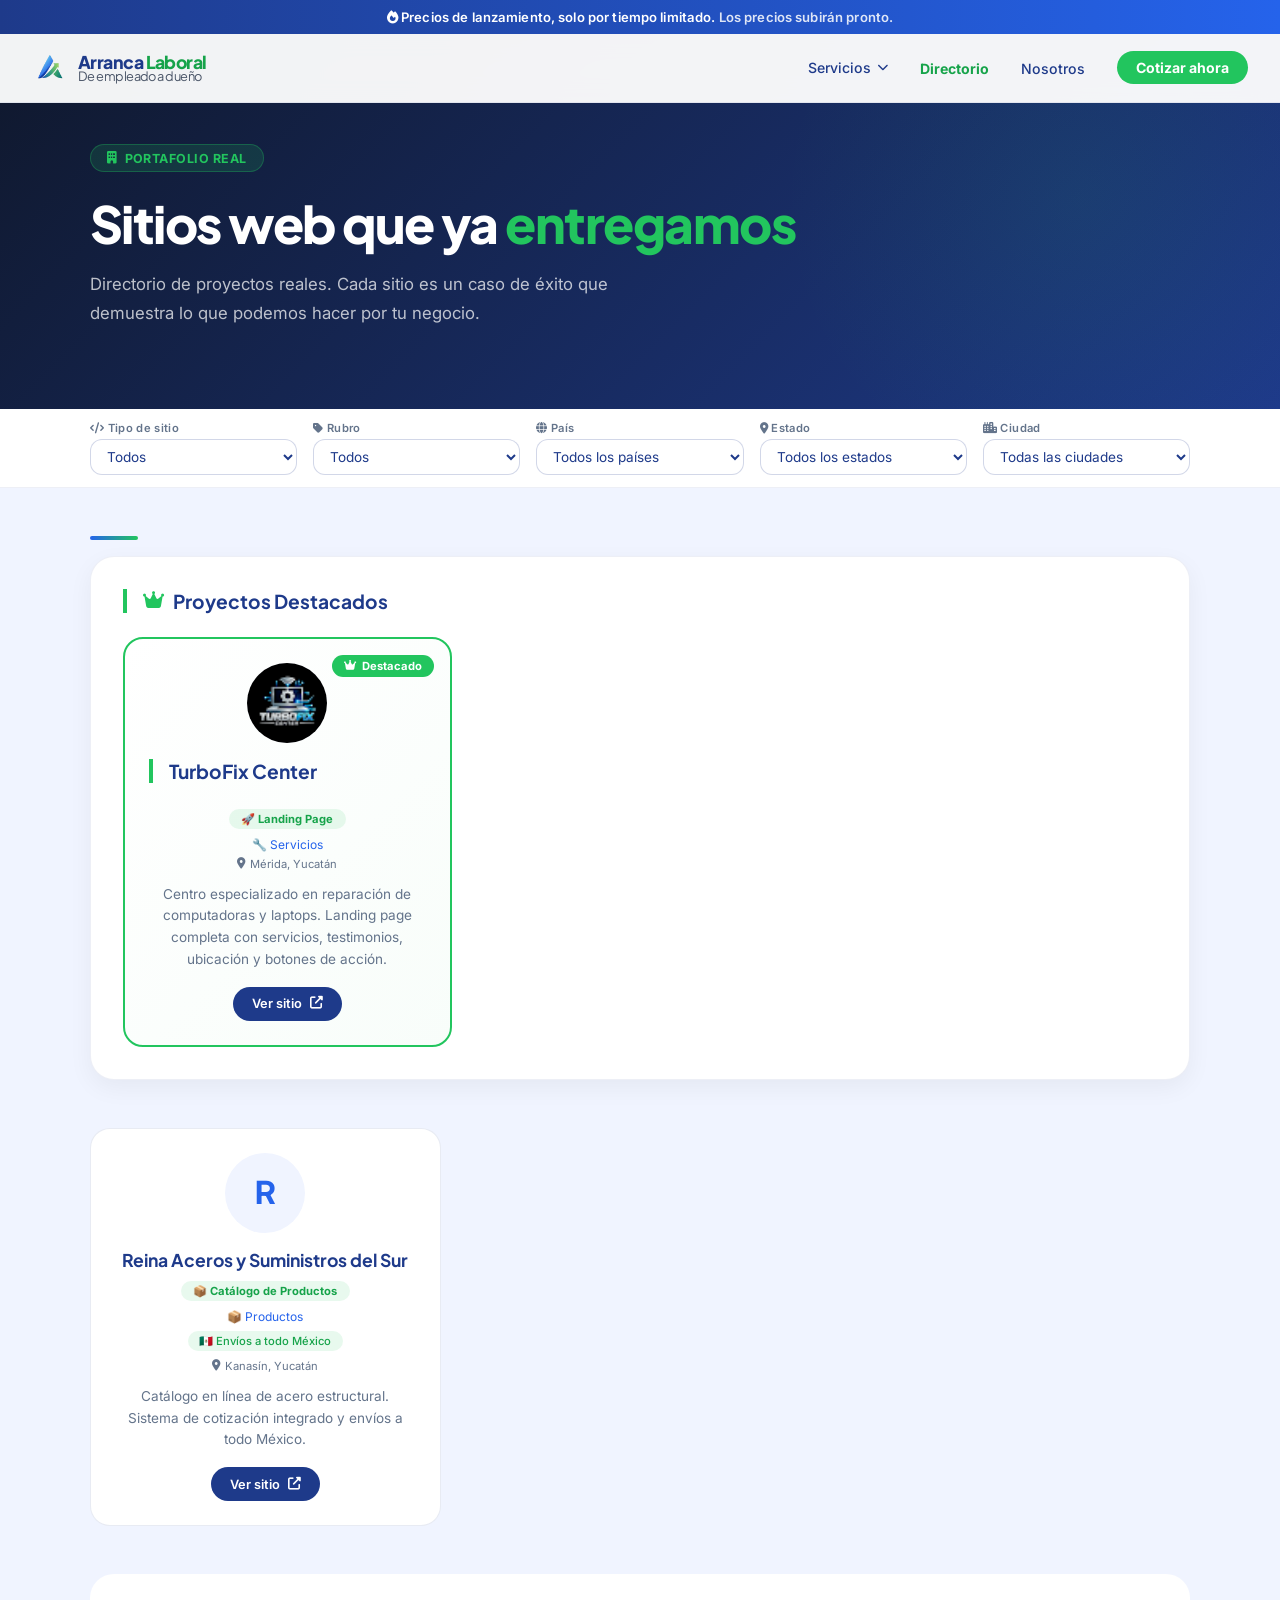
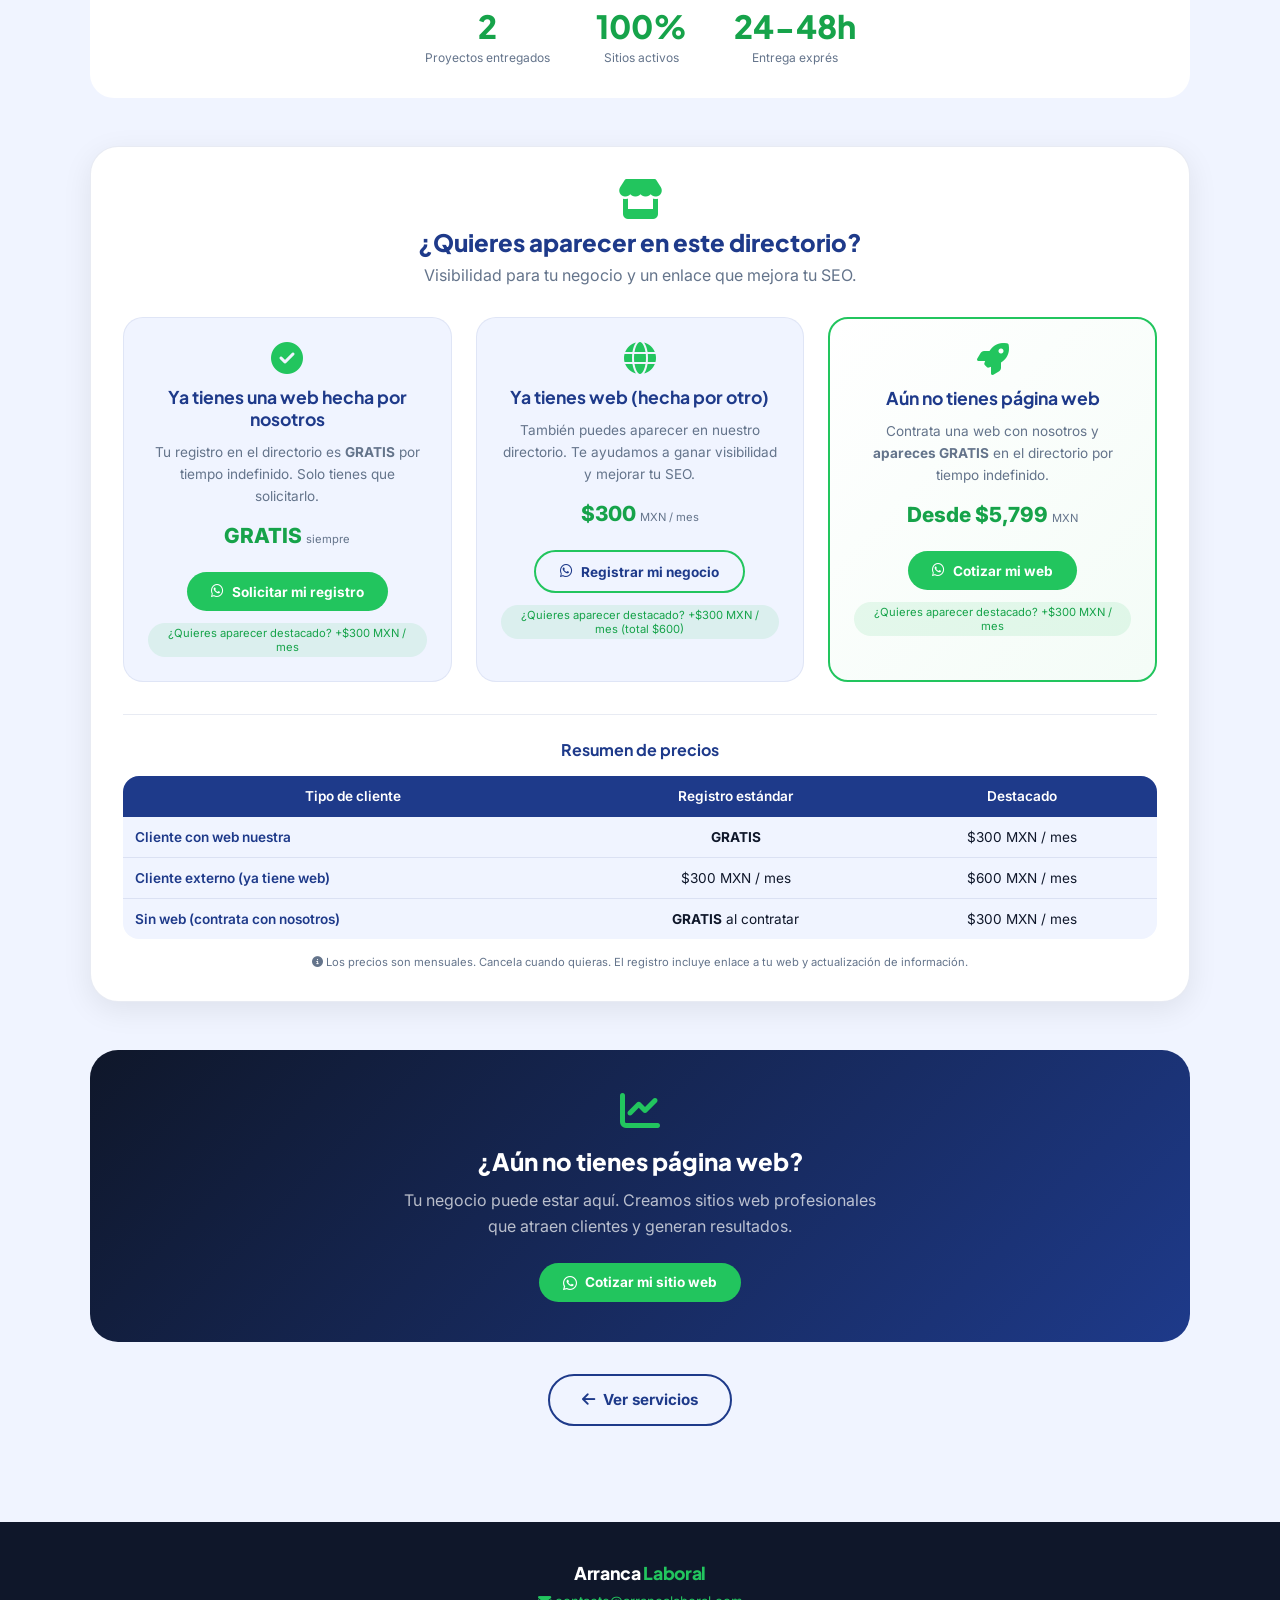
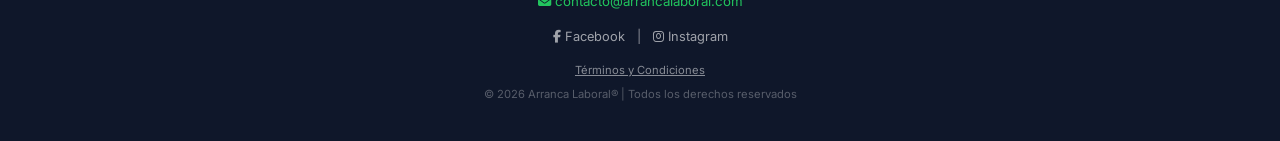
==== directorio.html @ 5ddd563f "refactor: reemplaza banner inline por componente global en todas las páginas" ====
<!DOCTYPE html>
<html lang="es">

<head>
  <meta charset="UTF-8" />
  <meta name="viewport" content="width=device-width, initial-scale=1.0" />
  <title>Directorio de Negocios - Arranca Laboral</title>
  <meta name="description"
    content="Directorio de sitios web profesionales creados por Arranca Laboral. Landing pages, catálogos, e-commerce y más.">
  <meta name="keywords" content="directorio, sitios web, landing pages, negocios, México">
  <meta name="author" content="Arranca Laboral">
  <link rel="icon" type="image/png" href="img/favicon-64x64.png">
  <link rel="stylesheet" href="https://cdnjs.cloudflare.com/ajax/libs/font-awesome/6.4.0/css/all.min.css">
  <link
    href="https://fonts.googleapis.com/css2?family=Plus+Jakarta+Sans:wght@400;500;600;700;800&family=Inter:wght@300;400;500;600&display=swap"
    rel="stylesheet" />
  <link rel="stylesheet" href="css/core/variables.css">
  <link rel="stylesheet" href="css/core/layout.css">
  <link rel="stylesheet" href="css/core/components.css">
  <link rel="stylesheet" href="css/pages/directorio.css">
  <link rel="stylesheet" href="css/responsive.css">
</head>

<body>

 <!-- BANNER GLOBAL -->
  <div id="banner-placeholder"></div>

  <!-- NAVBAR GLOBAL -->
  <div id="navbar-placeholder"></div>

  <div class="hero-directorio">
    <div class="hero-directorio-inner">
      <div class="hero-tag">
        <i class="fas fa-building"></i> Portafolio real
      </div>
      <h1>Sitios web que ya <span>entregamos</span></h1>
      <p>Directorio de proyectos reales. Cada sitio es un caso de éxito que demuestra lo que podemos hacer por tu
        negocio.</p>
    </div>
  </div>

  <!-- FILTROS CON DROPDOWNS -->
  <div class="filtros-directorio">
    <div class="filtros-inner">

      <div class="filtro-select">
        <label><i class="fas fa-code"></i> Tipo de sitio</label>
        <select id="select-tipo">
          <option value="todos">Todos</option>
          <option value="landing-page">Landing Page</option>
          <option value="corporativa">Página Corporativa</option>
          <option value="catalogo">Catálogo de Productos</option>
          <option value="ecommerce">E-commerce</option>
          <option value="blog">Blog / Noticias</option>
        </select>
      </div>

      <div class="filtro-select">
        <label><i class="fas fa-tag"></i> Rubro</label>
        <select id="select-rubro">
          <option value="todos">Todos</option>
          <option value="alimentos">Alimentos</option>
          <option value="productos">Productos</option>
          <option value="servicios">Servicios</option>
          <option value="inmobiliaria">Inmobiliaria</option>
        </select>
      </div>

      <div class="filtro-select">
        <label><i class="fas fa-globe"></i> País</label>
        <select id="select-pais">
          <option value="todos">Todos</option>
        </select>
      </div>

      <div class="filtro-select" id="grupo-estado" style="display: none;">
        <label><i class="fas fa-map-marker-alt"></i> Estado</label>
        <select id="select-estado">
          <option value="todos">Todos</option>
        </select>
      </div>

      <div class="filtro-select" id="grupo-ciudad" style="display: none;">
        <label><i class="fas fa-city"></i> Ciudad</label>
        <select id="select-ciudad">
          <option value="todos">Todas</option>
        </select>
      </div>

    </div>
  </div>

  <section class="directorio-principal">
    <div class="section-inner">

      <div class="negocios-destacados" id="destacados-section">
        <h3><i class="fas fa-crown" style="color: var(--verde);"></i> Proyectos Destacados</h3>
        <div class="destacados-grid" id="destacados-grid"></div>
      </div>

      <div class="directorio-grid" id="directorio-grid"></div>

      <div class="directorio-stats">
        <div class="stat-item">
          <span class="stat-number" id="total-negocios">0</span>
          <span class="stat-label">Proyectos entregados</span>
        </div>
        <div class="stat-item">
          <span class="stat-number">100%</span>
          <span class="stat-label">Sitios activos</span>
        </div>
        <div class="stat-item">
          <span class="stat-number">24-48h</span>
          <span class="stat-label">Entrega exprés</span>
        </div>
      </div>

      <!-- ========================================== -->
      <!-- SECCIÓN DE REGISTRO AL DIRECTORIO (SIN EMOJIS) -->
      <!-- ========================================== -->
      <div class="registro-directorio">
        <div class="registro-header">
          <i class="fas fa-store"></i>
          <h3>¿Quieres aparecer en este directorio?</h3>
          <p>Visibilidad para tu negocio y un enlace que mejora tu SEO.</p>
        </div>

        <div class="registro-opciones">

          <!-- OPCIÓN 1: CLIENTE NUESTRO (GRATIS) -->
          <div class="opcion-card">
            <div class="opcion-icon"><i class="fas fa-check-circle"></i></div>
            <h4>Ya tienes una web hecha por nosotros</h4>
            <p>Tu registro en el directorio es <strong>GRATIS</strong> por tiempo indefinido. Solo tienes que
              solicitarlo.</p>
            <div class="precio">GRATIS <span>siempre</span></div>
            <a href="https://wa.me/529992223432?text=Hola,%20ya%20tengo%20mi%20web%20con%20ustedes,%20quiero%20aparecer%20en%20el%20directorio"
              target="_blank" class="btn-directorio">
              <i class="fab fa-whatsapp"></i> <span>Solicitar mi registro</span>
            </a>
            <div class="opcion-nota">¿Quieres aparecer destacado? +$300 MXN / mes</div>
          </div>

          <!-- OPCIÓN 2: CLIENTE EXTERNO (YA TIENE WEB) -->
          <div class="opcion-card">
            <div class="opcion-icon"><i class="fas fa-globe"></i></div>
            <h4>Ya tienes web (hecha por otro)</h4>
            <p>También puedes aparecer en nuestro directorio. Te ayudamos a ganar visibilidad y mejorar tu SEO.</p>
            <div class="precio">$300 <span>MXN / mes</span></div>
            <a href="https://wa.me/529992223432?text=Hola,%20quiero%20registrar%20mi%20negocio%20en%20el%20directorio%20(ya%20tengo%20web)"
              target="_blank" class="btn-directorio-outline">
              <i class="fab fa-whatsapp"></i> <span>Registrar mi negocio</span>
            </a>
            <div class="opcion-nota">¿Quieres aparecer destacado? +$300 MXN / mes (total $600)</div>
          </div>

          <!-- OPCIÓN 3: SIN WEB (CONTRATA CON NOSOTROS) -->
          <div class="opcion-card premium">
            <div class="opcion-icon"><i class="fas fa-rocket"></i></div>
            <h4>Aún no tienes página web</h4>
            <p>Contrata una web con nosotros y <strong>apareces GRATIS</strong> en el directorio por tiempo indefinido.
            </p>
            <div class="precio">Desde $5,799 <span>MXN</span></div>
            <a href="https://wa.me/529992223432?text=Hola,%20quiero%20contratar%20una%20web%20y%20aparecer%20en%20el%20directorio"
              target="_blank" class="btn-directorio">
              <i class="fab fa-whatsapp"></i> <span>Cotizar mi web</span>
            </a>
            <div class="opcion-nota">¿Quieres aparecer destacado? +$300 MXN / mes</div>
          </div>

        </div>

        <!-- TABLA DE PRECIOS -->
        <div class="registro-tabla">
          <h4>Resumen de precios</h4>
          <table>
            <thead>
              <tr>
                <th>Tipo de cliente</th>
                <th>Registro estándar</th>
                <th>Destacado</th>
              </tr>
            </thead>
            <tbody>
              <tr>
                <td>Cliente con web nuestra</td>
                <td><strong>GRATIS</strong></td>
                <td>$300 MXN / mes</td>
              </tr>
              <tr>
                <td>Cliente externo (ya tiene web)</td>
                <td>$300 MXN / mes</td>
                <td>$600 MXN / mes</td>
              </tr>
              <tr>
                <td>Sin web (contrata con nosotros)</td>
                <td><strong>GRATIS</strong> al contratar</td>
                <td>$300 MXN / mes</td>
              </tr>
            </tbody>
          </table>
          <p class="tabla-nota"><i class="fas fa-info-circle"></i> Los precios son mensuales. Cancela cuando quieras. El
            registro incluye enlace a tu web y actualización de información.</p>
        </div>

      </div>

      <!-- UPGRADE CARD -->
      <div class="upgrade-card">
        <div class="upgrade-content">
          <i class="fas fa-chart-line"></i>
          <h3>¿Aún no tienes página web?</h3>
          <p>Tu negocio puede estar aquí. Creamos sitios web profesionales que atraen clientes y generan resultados.</p>
          <a href="https://wa.me/529992223432?text=Hola,%20quiero%20cotizar%20mi%20página%20web" target="_blank"
            class="btn-directorio">
            <i class="fab fa-whatsapp"></i> <span>Cotizar mi sitio web</span>
          </a>
        </div>
      </div>

      <!-- BOTÓN PARA VOLVER A SERVICIOS -->
      <div style="text-align: center; margin: 2rem auto 1rem;">
        <a href="/#b2c" class="btn-secondary">
          <i class="fas fa-arrow-left"></i> Ver servicios</a>
      </div>

    </div>
  </section>

  <div id="footer-placeholder"></div>

  <script src="js/components.js"></script>
  <script src="js/directorio-data.js"></script>
</body>

</html>
---- css/core/variables.css ----
/* ============================================
   VARIABLES Y RESET - Arranca Laboral
   ============================================ */

:root {
  --azul: #1e3a8a;
  --azul-medio: #2563eb;
  --verde: #22c55e;
  --verde-oscuro: #16a34a;
  --blanco: #ffffff;
  --gris-claro: #f0f4ff;
  --gris-texto: #64748b;
  --negro: #0f172a;
}

* {
  margin: 0;
  padding: 0;
  box-sizing: border-box;
}

html {
  scroll-behavior: smooth;
}

body {
  font-family: 'Inter', sans-serif;
  background: var(--blanco);
  color: var(--negro);
  overflow-x: hidden;
}
---- css/core/layout.css ----
/* ============================================
   LAYOUT GLOBAL - Navbar, Banner, Footer
   ============================================ */

/* BANNER FIJO */
.banner-lanzamiento {
  position: fixed;
  top: 0;
  left: 0;
  right: 0;
  z-index: 102;
  background: linear-gradient(90deg, #1e3a8a, #2563eb);
  color: #fff;
  text-align: center;
  padding: 0.55rem 1rem;
  font-size: 0.82rem;
  font-weight: 600;
  letter-spacing: 0.01em;
}

/* NAVBAR */
nav {
  position: fixed;
  top: 2.1rem;
  left: 0;
  right: 0;
  z-index: 100;
  display: flex;
  align-items: center;
  justify-content: space-between;
  padding: 1rem 2rem;
  background: rgba(255, 255, 255, 0.95);
  backdrop-filter: blur(12px);
  border-bottom: 1px solid rgba(30, 58, 138, 0.08);
}

.nav-logo {
  display: flex;
  align-items: center;
  gap: 0.6rem;
  text-decoration: none;
}

.nav-logo img {
  height: 36px;
  width: auto;
}

.nav-logo-text {
  font-family: 'Plus Jakarta Sans', sans-serif;
  font-weight: 800;
  font-size: 1.1rem;
  letter-spacing: -0.03em;
  color: var(--azul);
}

.nav-logo-text span {
  color: var(--verde-oscuro);
}

.nav-links {
  display: flex;
  gap: 2rem;
  list-style: none;
  align-items: center;
}

/* Dropdown */
.dropdown {
  position: relative;
}

.dropdown-toggle {
  background: none;
  border: none;
  font-family: 'Inter', sans-serif;
  font-weight: 500;
  font-size: 0.88rem;
  color: var(--azul);
  cursor: pointer;
  padding: 0.5rem 0;
  display: flex;
  align-items: center;
  gap: 0.35rem;
  transition: color 0.2s;
}

.dropdown-toggle i {
  font-size: 0.7rem;
  transition: transform 0.2s;
}

.dropdown:hover .dropdown-toggle i {
  transform: rotate(180deg);
}

.dropdown-toggle:hover,
.dropdown:hover .dropdown-toggle {
  color: var(--verde-oscuro);
}

.dropdown-menu {
  position: absolute;
  top: calc(100% + 0.65rem);
  left: -0.5rem;
  background: var(--blanco);
  backdrop-filter: blur(4px);
  background: rgba(255, 255, 255, 0.98);
  border-radius: 1rem;
  box-shadow: 0 12px 28px rgba(0, 0, 0, 0.08), 0 0 0 1px rgba(0, 0, 0, 0.02);
  min-width: 200px;
  padding: 0.5rem 0;
  opacity: 0;
  visibility: hidden;
  transition: opacity 0.2s, visibility 0.2s, transform 0.2s;
  transform: translateY(-6px);
  z-index: 105;
  list-style: none;
}

.dropdown:hover .dropdown-menu {
  opacity: 1;
  visibility: visible;
  transform: translateY(0);
}

.dropdown-menu li {
  width: 100%;
}

.dropdown-menu a {
  display: block;
  padding: 0.6rem 1.2rem;
  font-size: 0.85rem;
  font-weight: 500;
  color: var(--azul);
  text-decoration: none;
  transition: all 0.2s;
}

.dropdown-menu a:hover {
  background: var(--gris-claro);
  color: var(--verde-oscuro);
  padding-left: 1.5rem;
}

.nav-links>li>a {
  text-decoration: none;
  color: var(--azul);
  font-weight: 500;
  font-size: 0.88rem;
  transition: color 0.2s;
}

.nav-links>li>a:hover {
  color: var(--verde-oscuro);
}

.nav-links a.active {
  color: var(--verde-oscuro);
  font-weight: 700;
}

.nav-cta {
  background: var(--verde) !important;
  color: var(--blanco) !important;
  padding: 0.5rem 1.2rem;
  border-radius: 100px;
  font-weight: 700 !important;
  white-space: nowrap;
  display: inline-block;
}

.nav-cta:hover {
  background: var(--verde-oscuro) !important;
  color: white !important;
}

/* FOOTER */
footer {
  background: var(--negro);
  color: rgba(255, 255, 255, 0.5);
  padding: 2.5rem 2rem;
  text-align: center;
}

.footer-inner {
  max-width: 1100px;
  margin: 0 auto;
  display: flex;
  flex-direction: column;
  align-items: center;
  gap: 0.6rem;
}

.footer-marca {
  font-family: 'Plus Jakarta Sans', sans-serif;
  font-size: 1.1rem;
  font-weight: 800;
  color: var(--blanco);
  letter-spacing: -0.02em;
}

.footer-marca span {
  color: var(--verde);
}

footer a {
  color: var(--verde);
  text-decoration: none;
  transition: opacity 0.2s;
}

footer a:hover {
  opacity: 0.8;
}
---- css/core/components.css ----
/* ============================================
   COMPONENTES REUTILIZABLES
   ============================================ */

/* SECCIONES BASE */
section {
  padding: 5rem 2rem;
}

.section-inner {
  max-width: 1100px;
  margin: 0 auto;
}

.section-inner::before {
  content: '';
  display: block;
  width: 48px;
  height: 4px;
  background: linear-gradient(90deg, var(--azul-medio), var(--verde));
  border-radius: 2px;
  margin-bottom: 1rem;
}

.section-tag {
  display: inline-flex;
  align-items: center;
  gap: 0.5rem;
  font-size: 0.75rem;
  font-weight: 700;
  letter-spacing: 0.12em;
  text-transform: uppercase;
  margin-bottom: 0.8rem;
}

.section-tag.azul {
  color: var(--azul-medio);
}

.section-tag.verde {
  color: var(--verde-oscuro);
}

.section-title {
  font-family: 'Plus Jakarta Sans', sans-serif;
  font-size: clamp(1.9rem, 3vw, 2.8rem);
  font-weight: 800;
  color: var(--azul);
  margin-bottom: 0.8rem;
  line-height: 1.1;
  letter-spacing: -0.03em;
}

.section-desc {
  font-size: 1rem;
  color: var(--gris-texto);
  max-width: 560px;
  line-height: 1.7;
  margin-bottom: 3rem;
}

/* CARDS GRID */
.cards-grid {
  display: grid;
  grid-template-columns: repeat(auto-fit, minmax(260px, 1fr));
  gap: 1.5rem;
}

.card {
  background: var(--blanco);
  border-radius: 16px;
  padding: 2rem;
  border: 1px solid rgba(30, 58, 138, 0.1);
  transition: all 0.25s;
  position: relative;
  overflow: hidden;
  display: flex;
  flex-direction: column;
  align-items: flex-start;
}

.card .card-desc {
  flex: 1;
}

.card::before {
  content: '';
  position: absolute;
  top: 0;
  left: 0;
  right: 0;
  height: 3px;
  background: linear-gradient(90deg, var(--azul-medio), var(--verde));
  opacity: 0;
  transition: opacity 0.25s;
}

.card:hover {
  transform: translateY(-4px);
  box-shadow: 0 16px 40px rgba(30, 58, 138, 0.12);
}

.card:hover::before {
  opacity: 1;
}

.card-icon {
  width: 48px;
  height: 48px;
  background: var(--gris-claro);
  border-radius: 12px;
  display: flex;
  align-items: center;
  justify-content: center;
  margin-bottom: 1rem;
  color: var(--azul-medio);
  font-size: 1.2rem;
  transition: all 0.25s;
}

.card:hover .card-icon {
  background: var(--azul);
  color: var(--blanco);
}

.card-title {
  font-family: 'Plus Jakarta Sans', sans-serif;
  font-size: 1.05rem;
  font-weight: 700;
  color: var(--azul);
  margin-bottom: 0.5rem;
}

.card-desc {
  font-size: 0.88rem;
  color: var(--gris-texto);
  line-height: 1.65;
}

.card-price {
  font-family: 'Plus Jakarta Sans', sans-serif;
  font-size: 1.6rem;
  font-weight: 800;
  color: var(--verde-oscuro);
  letter-spacing: -0.02em;
}

.card-price span {
  font-size: 0.82rem;
  font-weight: 400;
  color: var(--gris-texto);
}

.discount-badge {
  font-size: 0.8rem;
  color: #27ae60;
  font-weight: 600;
  margin-top: 0.25rem;
}

.card-btn {
  display: inline-flex;
  align-items: center;
  gap: 0.5rem;
  align-self: flex-start;
  margin-top: 1.2rem;
  background: var(--azul);
  color: var(--blanco);
  padding: 0.6rem 1.4rem;
  border-radius: 100px;
  text-decoration: none;
  font-size: 0.85rem;
  font-weight: 700;
  transition: background 0.2s;
}

.card-btn:hover {
  background: var(--azul-medio);
}

.card-btn.verde-btn {
  background: var(--verde-oscuro);
}

.card-btn.verde-btn:hover {
  background: var(--verde);
}

.card-limite {
  font-size: 0.75rem;
  color: var(--gris-texto);
  margin-top: 0.8rem;
  padding-top: 0.8rem;
  border-top: 1px solid rgba(30, 58, 138, 0.08);
  line-height: 1.5;
}

.popular-badge {
  position: absolute;
  top: 1rem;
  right: 1rem;
  background: var(--verde);
  color: var(--blanco);
  font-size: 0.65rem;
  font-weight: 800;
  padding: 0.2rem 0.6rem;
  border-radius: 100px;
  text-transform: uppercase;
  letter-spacing: 0.06em;
}

.badge-nuevo {
  background: var(--verde);
  color: var(--blanco);
  font-size: 0.62rem;
  font-weight: 700;
  padding: 0.15rem 0.5rem;
  border-radius: 100px;
  text-transform: uppercase;
  vertical-align: middle;
  margin-left: 0.4rem;
  letter-spacing: 0.04em;
}

/* BOTONES */
.btn-primary {
  background: var(--azul);
  color: var(--blanco);
  padding: 0.9rem 2rem;
  border-radius: 100px;
  text-decoration: none;
  font-weight: 700;
  font-size: 0.95rem;
  transition: all 0.2s;
  display: inline-flex;
  align-items: center;
  gap: 0.5rem;
}

.btn-primary:hover {
  background: var(--azul-medio);
  transform: translateY(-2px);
  box-shadow: 0 8px 25px rgba(30, 58, 138, 0.25);
}

.btn-secondary {
  background: transparent;
  color: var(--azul);
  padding: 0.9rem 2rem;
  border-radius: 100px;
  text-decoration: none;
  font-weight: 700;
  font-size: 0.95rem;
  border: 2px solid var(--azul);
  transition: all 0.2s;
  display: inline-flex;
  align-items: center;
  gap: 0.5rem;
}

.btn-secondary:hover {
  background: var(--azul);
  color: var(--blanco);
}

.btn-white {
  background: var(--blanco);
  color: var(--azul);
  padding: 0.8rem 2rem;
  border-radius: 100px;
  text-decoration: none;
  font-weight: 700;
  font-size: 0.92rem;
  display: inline-flex;
  align-items: center;
  gap: 0.5rem;
  transition: all 0.2s;
}

.btn-white:hover {
  transform: translateY(-2px);
  box-shadow: 0 8px 20px rgba(0, 0, 0, 0.15);
}

/* METODOLOGÍA (fondo oscuro) */
.metodologia-bg {
  background: linear-gradient(135deg, #0f172a 0%, #1e3a8a 100%);
}

.metodologia-bg .section-inner::before {
  background: linear-gradient(90deg, var(--verde), rgba(34, 197, 94, 0.4));
}

.metodologia-bg .section-tag {
  color: var(--verde);
}

.metodologia-bg .section-title {
  color: var(--blanco);
}

.metodologia-bg .section-desc {
  color: rgba(255, 255, 255, 0.65);
}

.metodo-grid {
  display: grid;
  grid-template-columns: repeat(auto-fit, minmax(240px, 1fr));
  gap: 1.5rem;
}

.metodo-card {
  padding: 1.8rem;
  border: 1px solid rgba(255, 255, 255, 0.08);
  border-radius: 16px;
  background: rgba(255, 255, 255, 0.03);
  transition: all 0.25s;
}

.metodo-card:hover {
  background: rgba(34, 197, 94, 0.06);
  border-color: rgba(34, 197, 94, 0.2);
  transform: translateY(-4px);
}

.metodo-icon {
  width: 44px;
  height: 44px;
  background: rgba(34, 197, 94, 0.12);
  border-radius: 10px;
  display: flex;
  align-items: center;
  justify-content: center;
  color: var(--verde);
  font-size: 1rem;
  margin-bottom: 1rem;
}

.metodo-num {
  font-family: 'Plus Jakarta Sans', sans-serif;
  font-size: 2.2rem;
  font-weight: 800;
  color: rgba(34, 197, 94, 0.2);
  line-height: 1;
  margin-bottom: 0.6rem;
  letter-spacing: -0.04em;
}

.metodo-card h3 {
  font-family: 'Plus Jakarta Sans', sans-serif;
  font-size: 1rem;
  font-weight: 700;
  color: var(--blanco);
  margin-bottom: 0.5rem;
}

.metodo-card p {
  font-size: 0.85rem;
  color: rgba(255, 255, 255, 0.55);
  line-height: 1.6;
}

/* EQUIPO STATS */
.equipo-stats {
  display: grid;
  grid-template-columns: repeat(3, 1fr);
  gap: 1rem;
  margin-bottom: 3rem;
}

.equipo-stat {
  text-align: center;
  padding: 2rem;
  background: var(--gris-claro);
  border-radius: 16px;
}

.equipo-stat-num {
  font-family: 'Plus Jakarta Sans', sans-serif;
  font-size: 3rem;
  font-weight: 800;
  color: var(--azul);
  line-height: 1;
  margin-bottom: 0.4rem;
  letter-spacing: -0.04em;
}

.equipo-stat-num span {
  color: var(--verde-oscuro);
}

.equipo-stat-label {
  font-size: 0.85rem;
  color: var(--gris-texto);
  font-weight: 500;
}

/* VALORES GRID */
.valores-grid {
  display: grid;
  grid-template-columns: repeat(auto-fit, minmax(220px, 1fr));
  gap: 1.5rem;
}

.valor-card {
  padding: 1.8rem;
  border-radius: 16px;
  border: 1px solid rgba(30, 58, 138, 0.1);
  transition: all 0.25s;
}

.valor-card:hover {
  transform: translateY(-4px);
  box-shadow: 0 12px 30px rgba(30, 58, 138, 0.1);
  border-color: rgba(34, 197, 94, 0.3);
}

.valor-icon {
  width: 48px;
  height: 48px;
  background: var(--gris-claro);
  border-radius: 12px;
  display: flex;
  align-items: center;
  justify-content: center;
  color: var(--azul-medio);
  font-size: 1.1rem;
  margin-bottom: 1rem;
  transition: all 0.25s;
}

.valor-card:hover .valor-icon {
  background: var(--azul);
  color: var(--blanco);
}

.valor-title {
  font-family: 'Plus Jakarta Sans', sans-serif;
  font-size: 1rem;
  font-weight: 700;
  color: var(--azul);
  margin-bottom: 0.5rem;
}

.valor-desc {
  font-size: 0.85rem;
  color: var(--gris-texto);
  line-height: 1.6;
}

/* DIVIDER */
.divider {
  background: linear-gradient(90deg, var(--azul) 0%, var(--azul-medio) 50%, var(--verde-oscuro) 100%);
  padding: 3rem 2rem;
  text-align: center;
}

.divider h2 {
  font-family: 'Plus Jakarta Sans', sans-serif;
  font-size: clamp(1.3rem, 2.5vw, 1.8rem);
  font-weight: 800;
  color: var(--blanco);
  margin-bottom: 0.8rem;
  letter-spacing: -0.02em;
}

.divider p {
  color: rgba(255, 255, 255, 0.8);
  font-size: 0.95rem;
  max-width: 480px;
  margin: 0 auto 1.5rem;
  line-height: 1.6;
}

/* CTA FINAL */
.cta-final {
  background: var(--azul);
  text-align: center;
  padding: 5rem 2rem;
}

.cta-final .section-inner::before {
  background: linear-gradient(90deg, var(--verde), rgba(34, 197, 94, 0.3));
  margin: 0 auto 1rem;
}

.cta-final h2 {
  font-family: 'Plus Jakarta Sans', sans-serif;
  font-size: clamp(1.8rem, 3vw, 2.6rem);
  font-weight: 800;
  color: var(--blanco);
  margin-bottom: 1rem;
  letter-spacing: -0.03em;
}

.cta-final p {
  color: rgba(255, 255, 255, 0.72);
  max-width: 460px;
  margin: 0 auto 2rem;
  line-height: 1.75;
  font-size: 1rem;
}

.cta-btns {
  display: flex;
  gap: 1rem;
  justify-content: center;
  flex-wrap: wrap;
}
---- css/pages/directorio.css ----
/* ============================================
   DIRECTORIO.CSS - Estilos exclusivos del directorio
   ============================================ */

/* HERO DIRECTORIO */
.hero-directorio {
  padding: 9rem 2rem 5rem;
  background: linear-gradient(135deg, #0f172a 0%, #1e3a8a 100%);
  position: relative;
  overflow: hidden;
}

.hero-directorio::before {
  content: '';
  position: absolute;
  top: -100px;
  right: -100px;
  width: 600px;
  height: 600px;
  background: radial-gradient(circle, rgba(34, 197, 94, 0.08) 0%, transparent 70%);
  border-radius: 50%;
}

.hero-directorio-inner {
  max-width: 1100px;
  margin: 0 auto;
  position: relative;
  z-index: 1;
}

.hero-directorio .hero-tag {
  display: inline-flex;
  align-items: center;
  gap: 0.5rem;
  background: rgba(34, 197, 94, 0.15);
  color: var(--verde);
  padding: 0.35rem 1rem;
  border-radius: 100px;
  font-size: 0.78rem;
  font-weight: 700;
  margin-bottom: 1.4rem;
  border: 1px solid rgba(34, 197, 94, 0.3);
  letter-spacing: 0.04em;
  text-transform: uppercase;
}

.hero-directorio h1 {
  font-family: 'Plus Jakarta Sans', sans-serif;
  font-size: clamp(2.2rem, 4vw, 3.4rem);
  font-weight: 800;
  color: var(--blanco);
  line-height: 1.1;
  letter-spacing: -0.03em;
  margin-bottom: 1.2rem;
}

.hero-directorio h1 span {
  color: var(--verde);
}

.hero-directorio p {
  font-size: 1.05rem;
  color: rgba(255, 255, 255, 0.72);
  line-height: 1.75;
  max-width: 600px;
}

/* FILTROS CON DROPDOWNS */
.filtros-directorio {
  background: var(--blanco);
  border-bottom: 1px solid rgba(30, 58, 138, 0.08);
  padding: 0.75rem 2rem;
  position: sticky;
  top: 6rem;
  z-index: 90;
  backdrop-filter: blur(8px);
  background: rgba(255, 255, 255, 0.95);
}

.filtros-inner {
  max-width: 1100px;
  margin: 0 auto;
  display: flex;
  flex-wrap: wrap;
  gap: 1rem;
  align-items: flex-end;
}

.filtro-select {
  flex: 1;
  min-width: 130px;
}

.filtro-select label {
  display: block;
  font-size: 0.7rem;
  font-weight: 600;
  color: var(--gris-texto);
  margin-bottom: 0.25rem;
  letter-spacing: 0.03em;
}

.filtro-select select {
  width: 100%;
  padding: 0.5rem 0.75rem;
  font-family: 'Inter', sans-serif;
  font-size: 0.85rem;
  border: 1px solid rgba(30, 58, 138, 0.2);
  border-radius: 12px;
  background: var(--blanco);
  color: var(--azul);
  cursor: pointer;
  transition: all 0.2s;
}

.filtro-select select:hover {
  border-color: var(--verde);
}

.filtro-select select:focus {
  outline: none;
  border-color: var(--verde);
  box-shadow: 0 0 0 2px rgba(34, 197, 94, 0.2);
}

/* DIRECTORIO PRINCIPAL */
.directorio-principal {
  padding: 3rem 2rem 5rem;
  background: var(--gris-claro);
}

/* PROYECTOS DESTACADOS */
.negocios-destacados {
  margin-bottom: 3rem;
  background: var(--blanco);
  border-radius: 24px;
  padding: 2rem;
  box-shadow: 0 8px 25px rgba(0, 0, 0, 0.05);
  border: 1px solid rgba(30, 58, 138, 0.08);
}

.negocios-destacados h3 {
  font-family: 'Plus Jakarta Sans', sans-serif;
  font-size: 1.2rem;
  font-weight: 700;
  color: var(--azul);
  margin-bottom: 1.5rem;
  display: flex;
  align-items: center;
  gap: 0.5rem;
  border-left: 4px solid var(--verde);
  padding-left: 1rem;
}

.destacados-grid,
.directorio-grid {
  display: grid;
  grid-template-columns: repeat(auto-fill, minmax(300px, 1fr));
  gap: 1.5rem;
}

.directorio-grid {
  margin-bottom: 3rem;
}

/* TARJETA DE NEGOCIO */
.negocio-card {
  background: var(--blanco);
  border-radius: 20px;
  padding: 1.5rem;
  border: 1px solid rgba(30, 58, 138, 0.1);
  transition: all 0.3s ease;
  text-align: center;
  position: relative;
}

.negocio-card:hover {
  transform: translateY(-6px);
  box-shadow: 0 20px 35px rgba(30, 58, 138, 0.12);
  border-color: rgba(34, 197, 94, 0.3);
}

.negocio-card.destacado {
  border: 2px solid var(--verde);
  background: linear-gradient(135deg, var(--blanco), rgba(34, 197, 94, 0.03));
}

.negocio-badge {
  position: absolute;
  top: 1rem;
  right: 1rem;
  background: var(--verde);
  color: var(--blanco);
  font-size: 0.7rem;
  font-weight: 700;
  padding: 0.25rem 0.75rem;
  border-radius: 100px;
  display: flex;
  align-items: center;
  gap: 0.3rem;
}

.negocio-logo {
  width: 80px;
  height: 80px;
  background: var(--gris-claro);
  border-radius: 50%;
  display: flex;
  align-items: center;
  justify-content: center;
  margin: 0 auto 1rem;
  font-size: 2rem;
  font-weight: 700;
  color: var(--azul-medio);
  transition: all 0.3s ease;
}

.negocio-card:hover .negocio-logo {
  background: var(--azul);
  color: var(--blanco);
  transform: scale(1.05);
}

.negocio-nombre {
  font-family: 'Plus Jakarta Sans', sans-serif;
  font-size: 1.1rem;
  font-weight: 700;
  color: var(--azul);
  margin-bottom: 0.5rem;
}

.negocio-tipo {
  font-size: 0.7rem;
  font-weight: 700;
  color: var(--verde-oscuro);
  background: rgba(34, 197, 94, 0.1);
  display: inline-block;
  padding: 0.2rem 0.8rem;
  border-radius: 100px;
  margin-bottom: 0.5rem;
}

.negocio-rubro {
  font-size: 0.75rem;
  color: var(--azul-medio);
  margin-bottom: 0.3rem;
  display: flex;
  align-items: center;
  justify-content: center;
  gap: 0.3rem;
}

.negocio-cobertura {
  font-size: 0.7rem;
  color: var(--verde-oscuro);
  background: rgba(34, 197, 94, 0.1);
  display: inline-block;
  padding: 0.2rem 0.7rem;
  border-radius: 100px;
  margin-bottom: 0.5rem;
  font-weight: 500;
}

.negocio-cobertura i {
  margin-right: 0.3rem;
  font-size: 0.65rem;
}

.negocio-ubicacion {
  font-size: 0.7rem;
  color: var(--gris-texto);
  margin-bottom: 0.8rem;
  display: flex;
  align-items: center;
  justify-content: center;
  gap: 0.3rem;
}

.negocio-desc {
  font-size: 0.85rem;
  color: var(--gris-texto);
  line-height: 1.6;
  margin-bottom: 1rem;
}

.negocio-link {
  display: inline-flex;
  align-items: center;
  gap: 0.5rem;
  background: var(--azul);
  color: var(--blanco);
  padding: 0.6rem 1.2rem;
  border-radius: 100px;
  text-decoration: none;
  font-size: 0.8rem;
  font-weight: 600;
  transition: all 0.2s ease;
}

.negocio-link:hover {
  background: var(--azul-medio);
  transform: translateY(-2px);
  gap: 0.7rem;
}

/* ESTADÍSTICAS */
.directorio-stats {
  display: flex;
  justify-content: center;
  gap: 2rem;
  flex-wrap: wrap;
  margin: 3rem 0;
  padding: 2rem;
  background: var(--blanco);
  border-radius: 24px;
  text-align: center;
}

.stat-item {
  min-width: 120px;
}

.stat-number {
  display: block;
  font-family: 'Plus Jakarta Sans', sans-serif;
  font-size: 2rem;
  font-weight: 800;
  color: var(--verde-oscuro);
}

.stat-label {
  font-size: 0.75rem;
  color: var(--gris-texto);
}

/* ========================================== */
/* SECCIÓN DE REGISTRO AL DIRECTORIO */
/* ========================================== */

.registro-directorio {
  background: var(--blanco);
  border-radius: 28px;
  padding: 2rem;
  margin: 3rem 0;
  box-shadow: 0 8px 30px rgba(0, 0, 0, 0.08);
  border: 1px solid rgba(30, 58, 138, 0.1);
}

.registro-header {
  text-align: center;
  margin-bottom: 2rem;
}

.registro-header i {
  font-size: 2.5rem;
  color: var(--verde);
  margin-bottom: 0.5rem;
}

.registro-header h3 {
  font-family: 'Plus Jakarta Sans', sans-serif;
  font-size: 1.5rem;
  font-weight: 800;
  color: var(--azul);
  margin-bottom: 0.5rem;
}

.registro-header p {
  color: var(--gris-texto);
  max-width: 500px;
  margin: 0 auto;
}

.registro-opciones {
  display: grid;
  grid-template-columns: repeat(auto-fit, minmax(300px, 1fr));
  gap: 1.5rem;
  margin-bottom: 2rem;
}

.opcion-card {
  background: var(--gris-claro);
  border-radius: 20px;
  padding: 1.5rem;
  text-align: center;
  transition: all 0.3s ease;
  border: 1px solid rgba(30, 58, 138, 0.08);
}

.opcion-card:hover {
  transform: translateY(-4px);
  box-shadow: 0 12px 25px rgba(0, 0, 0, 0.1);
}

.opcion-card.premium {
  border: 2px solid var(--verde);
  background: linear-gradient(135deg, var(--blanco), rgba(34, 197, 94, 0.05));
}

.opcion-icon i {
  font-size: 2rem;
  color: var(--verde);
  margin-bottom: 0.75rem;
}

.opcion-card h4 {
  font-family: 'Plus Jakarta Sans', sans-serif;
  font-size: 1.1rem;
  font-weight: 700;
  color: var(--azul);
  margin-bottom: 0.75rem;
}

.opcion-card p {
  font-size: 0.85rem;
  color: var(--gris-texto);
  line-height: 1.6;
  margin-bottom: 1rem;
}

.opcion-card .precio {
  font-size: 1.3rem;
  font-weight: 800;
  color: var(--verde-oscuro);
  margin-bottom: 1rem;
}

.opcion-card .precio span {
  font-size: 0.7rem;
  font-weight: 400;
  color: var(--gris-texto);
}

.opcion-nota {
  font-size: 0.7rem;
  color: var(--verde-oscuro);
  margin-top: 0.75rem;
  background: rgba(34, 197, 94, 0.1);
  display: inline-block;
  padding: 0.2rem 0.7rem;
  border-radius: 100px;
}

/* Tabla de precios */
.registro-tabla {
  margin-top: 1.5rem;
  padding-top: 1.5rem;
  border-top: 1px solid rgba(30, 58, 138, 0.1);
}

.registro-tabla h4 {
  font-family: 'Plus Jakarta Sans', sans-serif;
  font-size: 1rem;
  font-weight: 700;
  color: var(--azul);
  margin-bottom: 1rem;
  text-align: center;
}

.registro-tabla table {
  width: 100%;
  border-collapse: collapse;
  background: var(--gris-claro);
  border-radius: 16px;
  overflow: hidden;
}

.registro-tabla th,
.registro-tabla td {
  padding: 0.75rem;
  text-align: center;
  border-bottom: 1px solid rgba(30, 58, 138, 0.1);
  font-size: 0.85rem;
}

.registro-tabla th {
  background: var(--azul);
  color: white;
  font-weight: 600;
}

.registro-tabla td:first-child {
  text-align: left;
  font-weight: 600;
  color: var(--azul);
}

.registro-tabla tr:last-child td {
  border-bottom: none;
}

.tabla-nota {
  font-size: 0.7rem;
  color: var(--gris-texto);
  margin-top: 1rem;
  text-align: center;
}

/* ========================================== */
/* BOTONES DEL DIRECTORIO */
/* ========================================== */

.btn-directorio {
  background: #22c55e;
  color: white;
  padding: 0.7rem 1.5rem;
  border-radius: 100px;
  text-decoration: none;
  font-weight: 700;
  font-size: 0.85rem;
  display: inline-flex;
  align-items: center;
  justify-content: center;
  gap: 0.5rem;
  transition: all 0.2s ease;
  border: none;
  cursor: pointer;
  font-family: 'Inter', sans-serif;
  white-space: nowrap;
  margin-top: 0.5rem;
}

.btn-directorio-outline {
  background: transparent;
  color: var(--azul);
  padding: 0.7rem 1.5rem;
  border-radius: 100px;
  text-decoration: none;
  font-weight: 700;
  font-size: 0.85rem;
  display: inline-flex;
  align-items: center;
  justify-content: center;
  gap: 0.5rem;
  transition: all 0.2s ease;
  border: 2px solid var(--verde);
  cursor: pointer;
  font-family: 'Inter', sans-serif;
  margin-top: 0.5rem;
}

.btn-directorio i,
.btn-directorio-outline i {
  font-size: 0.9rem;
}

.btn-directorio:hover {
  background: #16a34a;
  transform: translateY(-2px);
  box-shadow: 0 8px 20px rgba(34, 197, 94, 0.3);
  color: white;
}

.btn-directorio-outline:hover {
  background: var(--verde);
  color: white;
  transform: translateY(-2px);
}

/* ========================================== */
/* UPGRADE CARD */
/* ========================================== */

.upgrade-card {
  background: linear-gradient(135deg, #0f172a, #1e3a8a);
  border-radius: 28px;
  padding: 2.5rem;
  text-align: center;
  margin-top: 2rem;
}

.upgrade-content i {
  font-size: 2.5rem;
  color: var(--verde);
  margin-bottom: 1rem;
}

.upgrade-content h3 {
  font-family: 'Plus Jakarta Sans', sans-serif;
  font-size: 1.5rem;
  font-weight: 800;
  color: var(--blanco);
  margin-bottom: 0.75rem;
}

.upgrade-content p {
  color: rgba(255, 255, 255, 0.7);
  max-width: 500px;
  margin: 0 auto 1.5rem;
  line-height: 1.6;
}

.upgrade-content .btn-directorio {
  background: var(--verde);
  margin-top: 0;
}

.upgrade-content .btn-directorio:hover {
  background: var(--verde-oscuro);
}

/* ========================================== */
/* EMPTY STATE */
/* ========================================== */

.empty-state {
  text-align: center;
  padding: 3rem;
  background: var(--blanco);
  border-radius: 20px;
  color: var(--gris-texto);
}

.empty-state i {
  font-size: 3rem;
  margin-bottom: 1rem;
  opacity: 0.5;
}

/* ========================================== */
/* RESPONSIVE */
/* ========================================== */

@media (max-width: 768px) {
  .filtros-directorio {
    top: 5rem;
    padding: 0.75rem 1rem;
  }
  .filtro-select {
    min-width: calc(50% - 0.5rem);
  }
  .destacados-grid,
  .directorio-grid {
    grid-template-columns: 1fr;
  }
  .directorio-stats {
    flex-direction: column;
    gap: 1rem;
  }
  .registro-opciones {
    grid-template-columns: 1fr;
  }
  .btn-directorio,
  .btn-directorio-outline {
    padding: 0.5rem 1rem;
    font-size: 0.75rem;
  }
  .registro-tabla th,
  .registro-tabla td {
    font-size: 0.7rem;
    padding: 0.5rem;
  }
}

@media (max-width: 480px) {
  .filtro-select {
    min-width: 100%;
  }
}


/* ========================================== */
/* BOTÓN UPGRADE CARD - CORREGIDO Y OPTIMIZADO */
/* ========================================== */

.directorio-principal .upgrade-card .upgrade-content .btn-directorio {
  background: #22c55e !important;
  border: none !important;
  border-radius: 100px !important;
  color: #fff !important;
  cursor: pointer !important;
  display: inline-flex !important;
  align-items: center !important;
  justify-content: center !important;
  gap: 0.5rem !important;
  font-size: 0.85rem !important;
  font-weight: 700 !important;
  line-height: 1 !important;
  margin-top: 0 !important;
  padding: 0.7rem 1.5rem !important;
  text-decoration: none !important;
  transition: all 0.2s ease !important;
}

.directorio-principal .upgrade-card .upgrade-content .btn-directorio:hover {
  background: #16a34a !important;
  transform: translateY(-2px) !important;
  box-shadow: 0 8px 20px rgba(34, 197, 94, 0.3) !important;
}

.directorio-principal .upgrade-card .upgrade-content .btn-directorio i {
  font-size: 1rem !important;
  color: #fff !important;
  display: inline-block !important;
  line-height: 1 !important;
  margin: 0 !important;
  vertical-align: middle !important;
}
---- css/responsive.css ----
/* ============================================
   RESPONSIVE.CSS - Media queries globales
   ============================================ */

@media (max-width: 768px) {
  /* Grids */
  .cards-grid {
    grid-template-columns: 1fr;
  }
  
  .equipo-stats {
    grid-template-columns: 1fr;
  }
  
  .pasos {
    grid-template-columns: repeat(2, 1fr);
  }
  
  /* Navegación */
  .nav-links {
    gap: 1rem;
  }
  
  .dropdown-menu {
    left: -1rem;
    min-width: 180px;
  }
  
  /* Hero index */
  .hero-inner {
    grid-template-columns: 1fr;
    text-align: center;
    gap: 2rem;
  }
  
  .hero-btns {
    justify-content: center;
  }
  
  .hero-sub {
    margin: 0 auto 2rem;
  }
  
  .hero-visual img {
    width: 200px;
    height: 200px;
  }
  
  /* Hero nosotros */
  .director-grid {
    grid-template-columns: 1fr;
    gap: 2rem;
  }
  
  /* Términos */
  .terminos-main {
    padding: 8rem 1.5rem 3rem;
  }
  
  .terminos-contenido {
    padding: 1.5rem;
  }
  
  /* Secciones generales */
  section {
    padding: 3rem 1.5rem;
  }
}
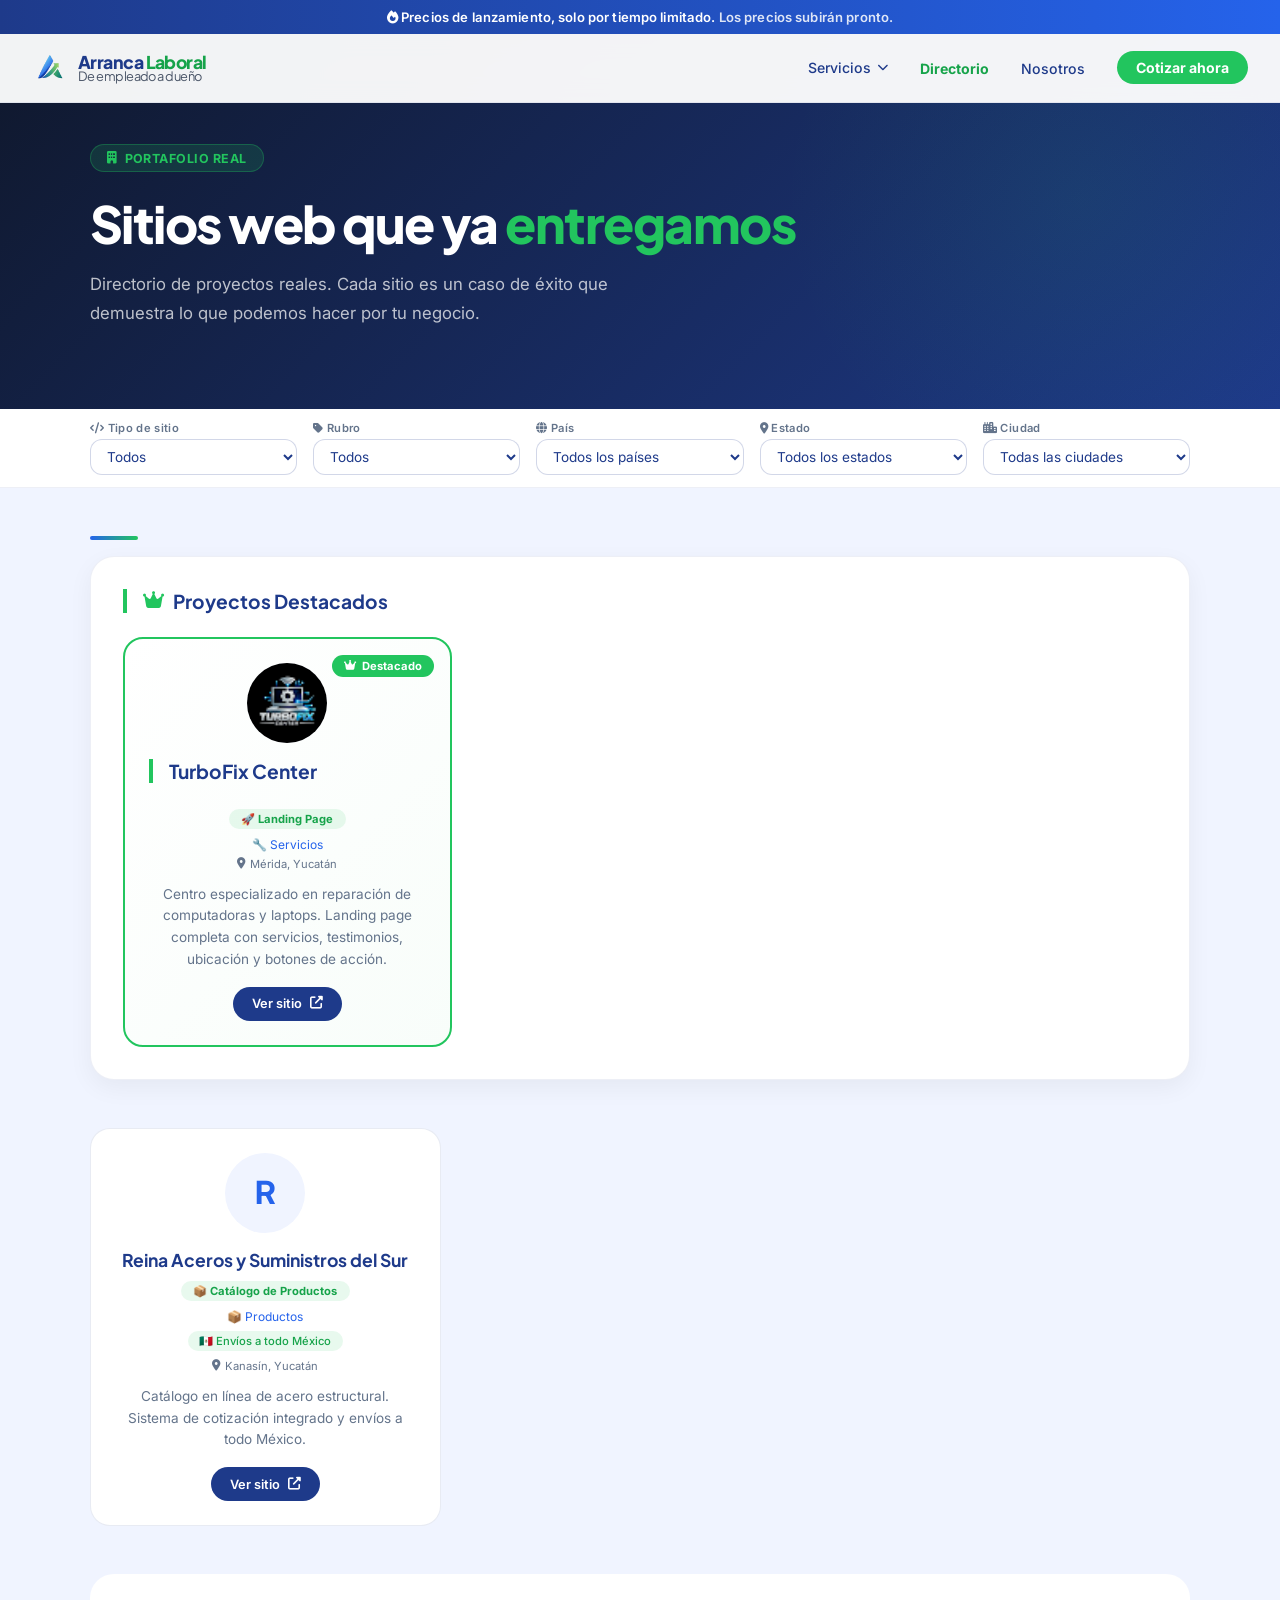
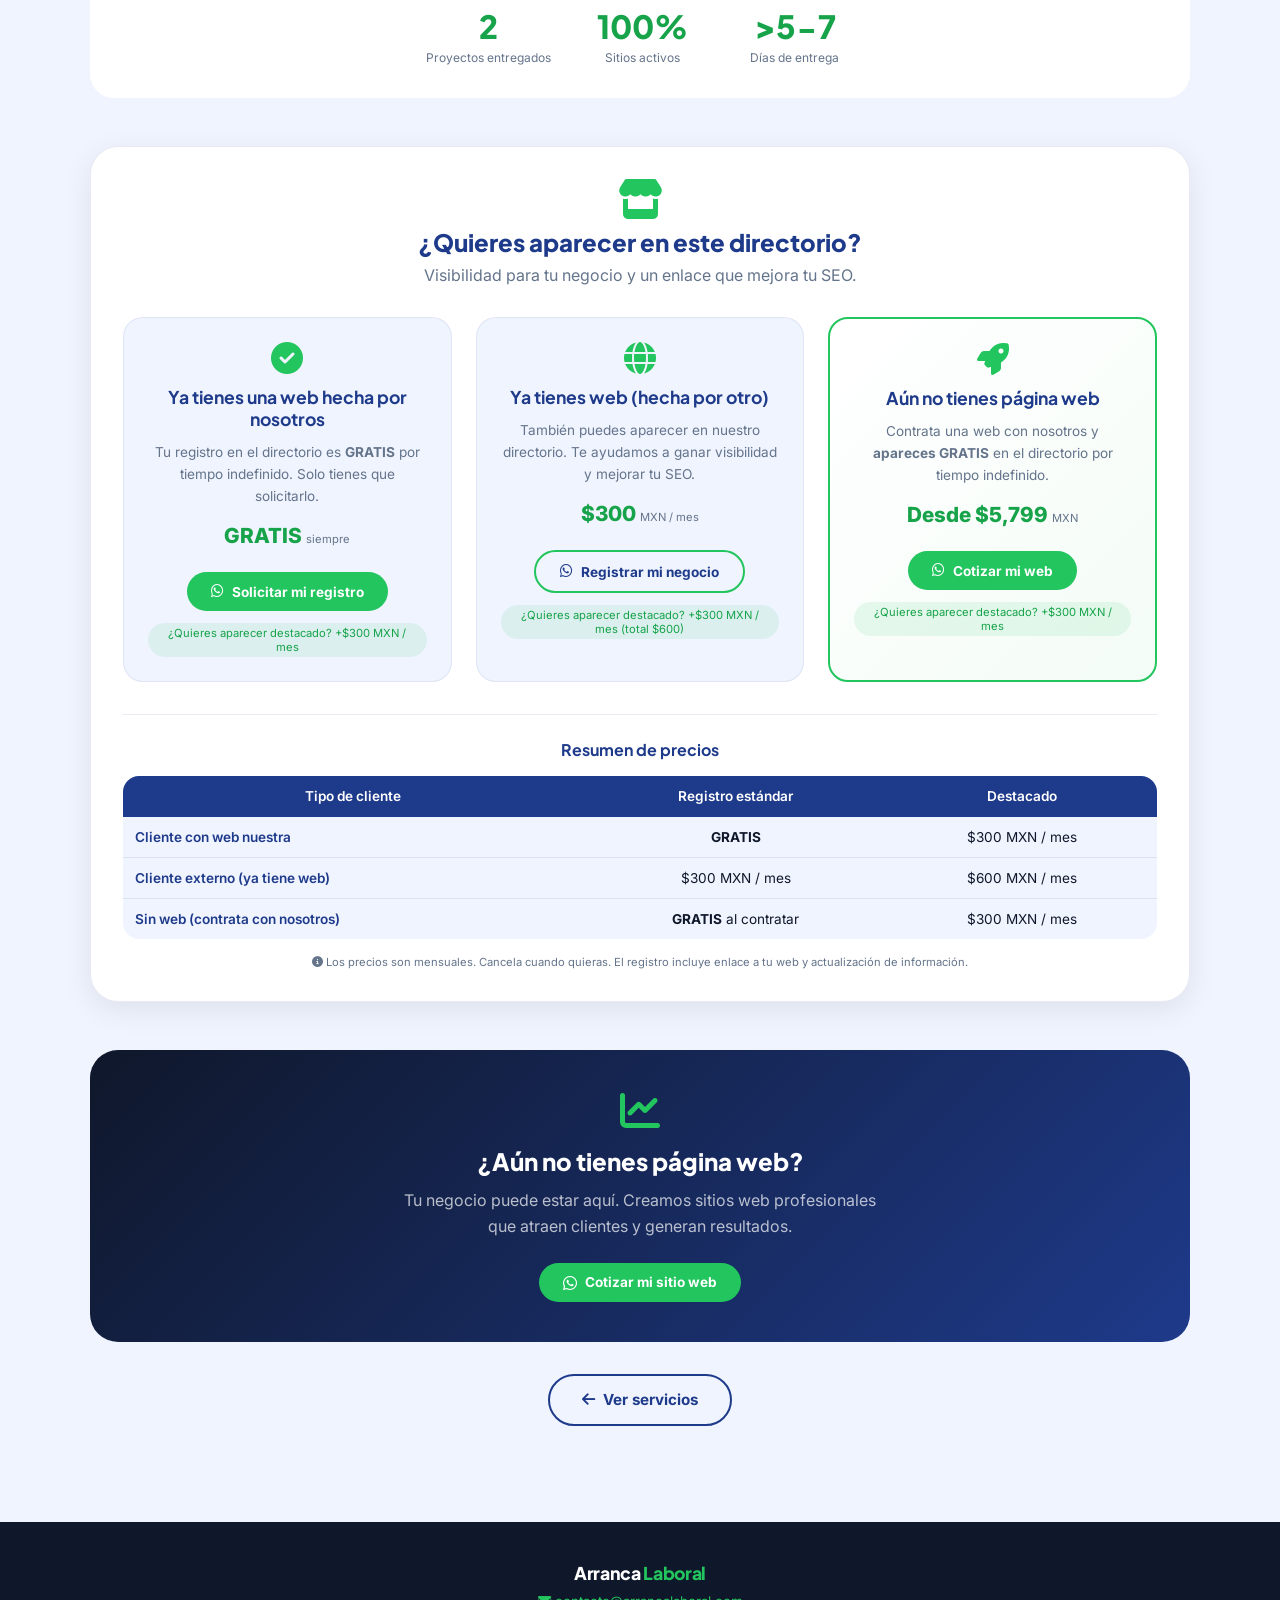
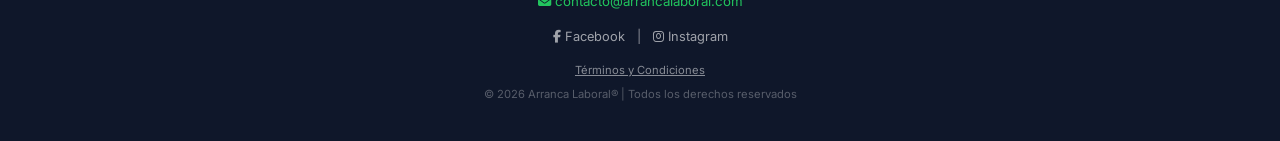
==== commit 81098af4: "contenido: actualiza tiempo de entrega en directorio de 24-48h a 5-7 días" ====
--- a/directorio.html
+++ b/directorio.html
@@ -23,11 +23,13 @@
 
 <body>
 
- <!-- BANNER GLOBAL -->
+  <!-- BANNER GLOBAL -->
   <div id="banner-placeholder"></div>
 
   <!-- NAVBAR GLOBAL -->
   <div id="navbar-placeholder"></div>
+
+  <!-- CONTENIDO ÚNICO DE DIRECTORIO -->
 
   <div class="hero-directorio">
     <div class="hero-directorio-inner">
@@ -111,8 +113,8 @@
           <span class="stat-label">Sitios activos</span>
         </div>
         <div class="stat-item">
-          <span class="stat-number">24-48h</span>
-          <span class="stat-label">Entrega exprés</span>
+          <span class="stat-number">>5-7</span>
+          <span class="stat-label">Días de entrega</span>
         </div>
       </div>
 
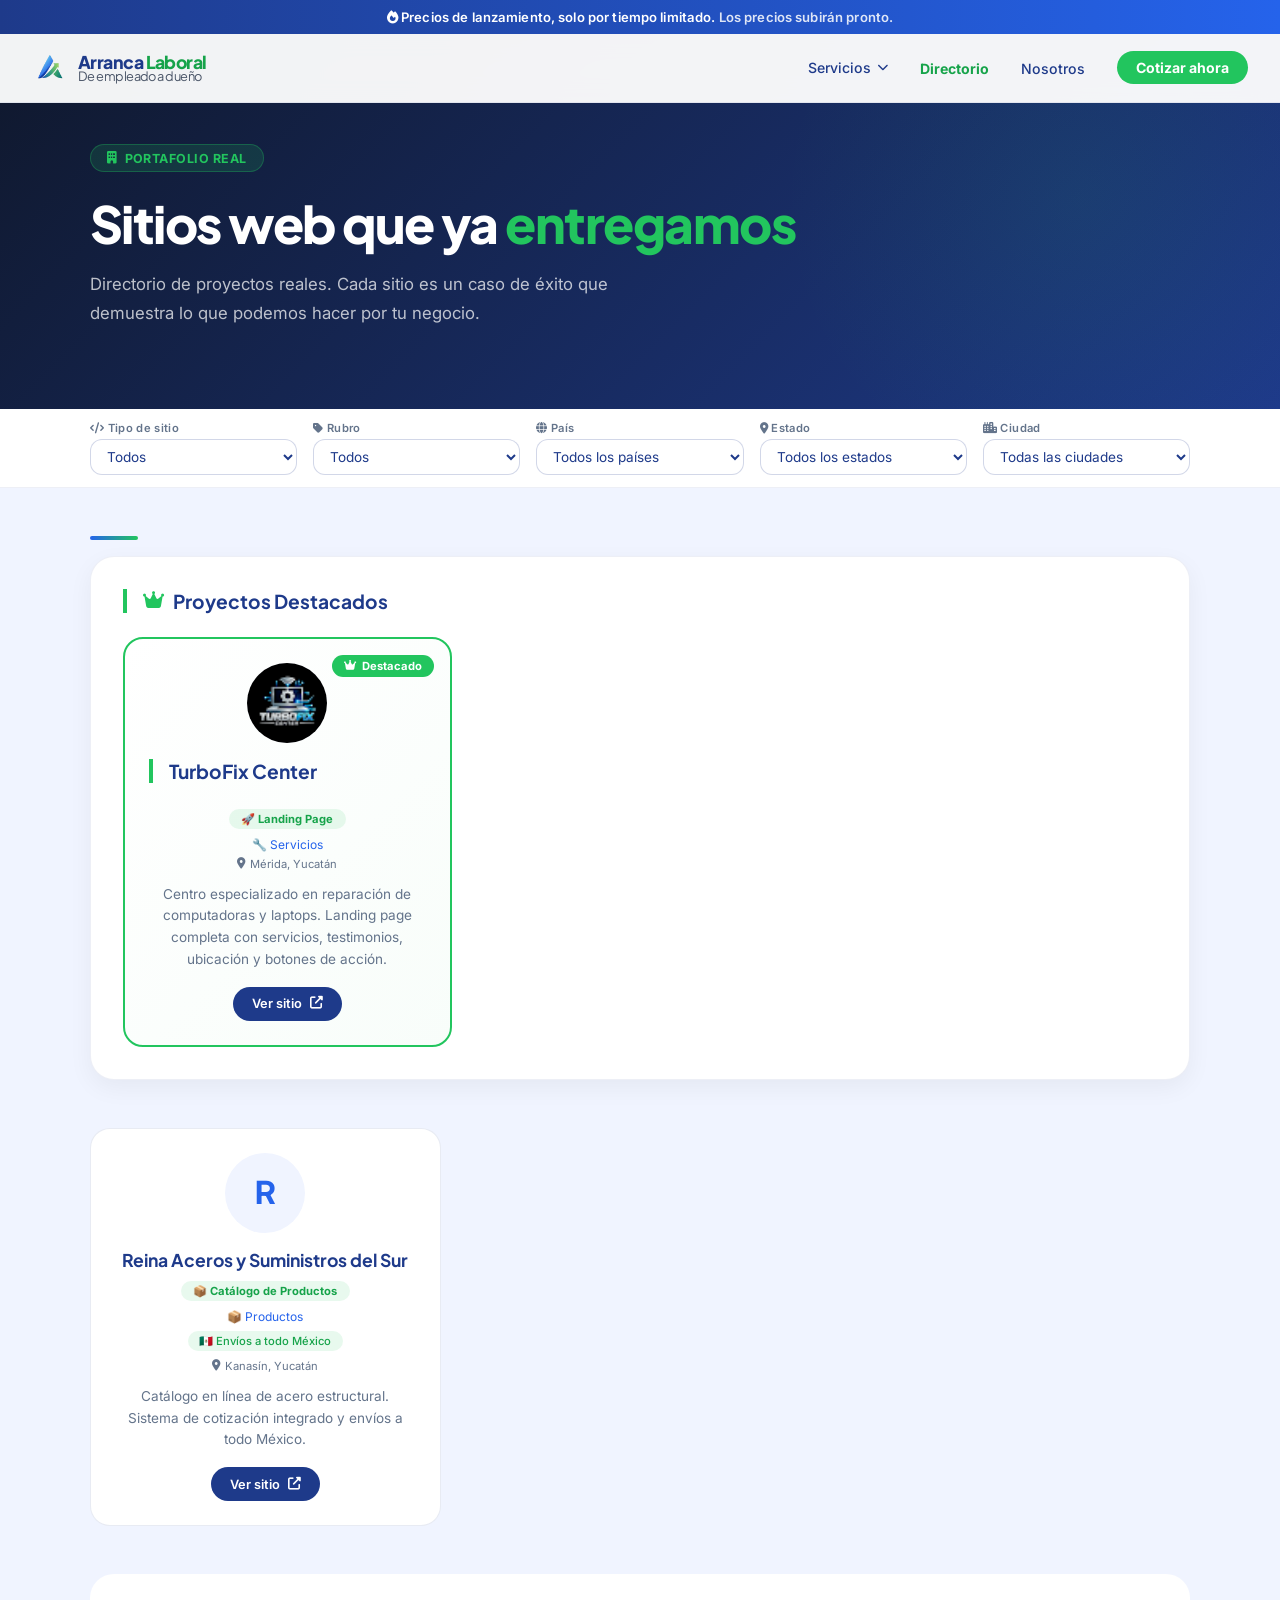
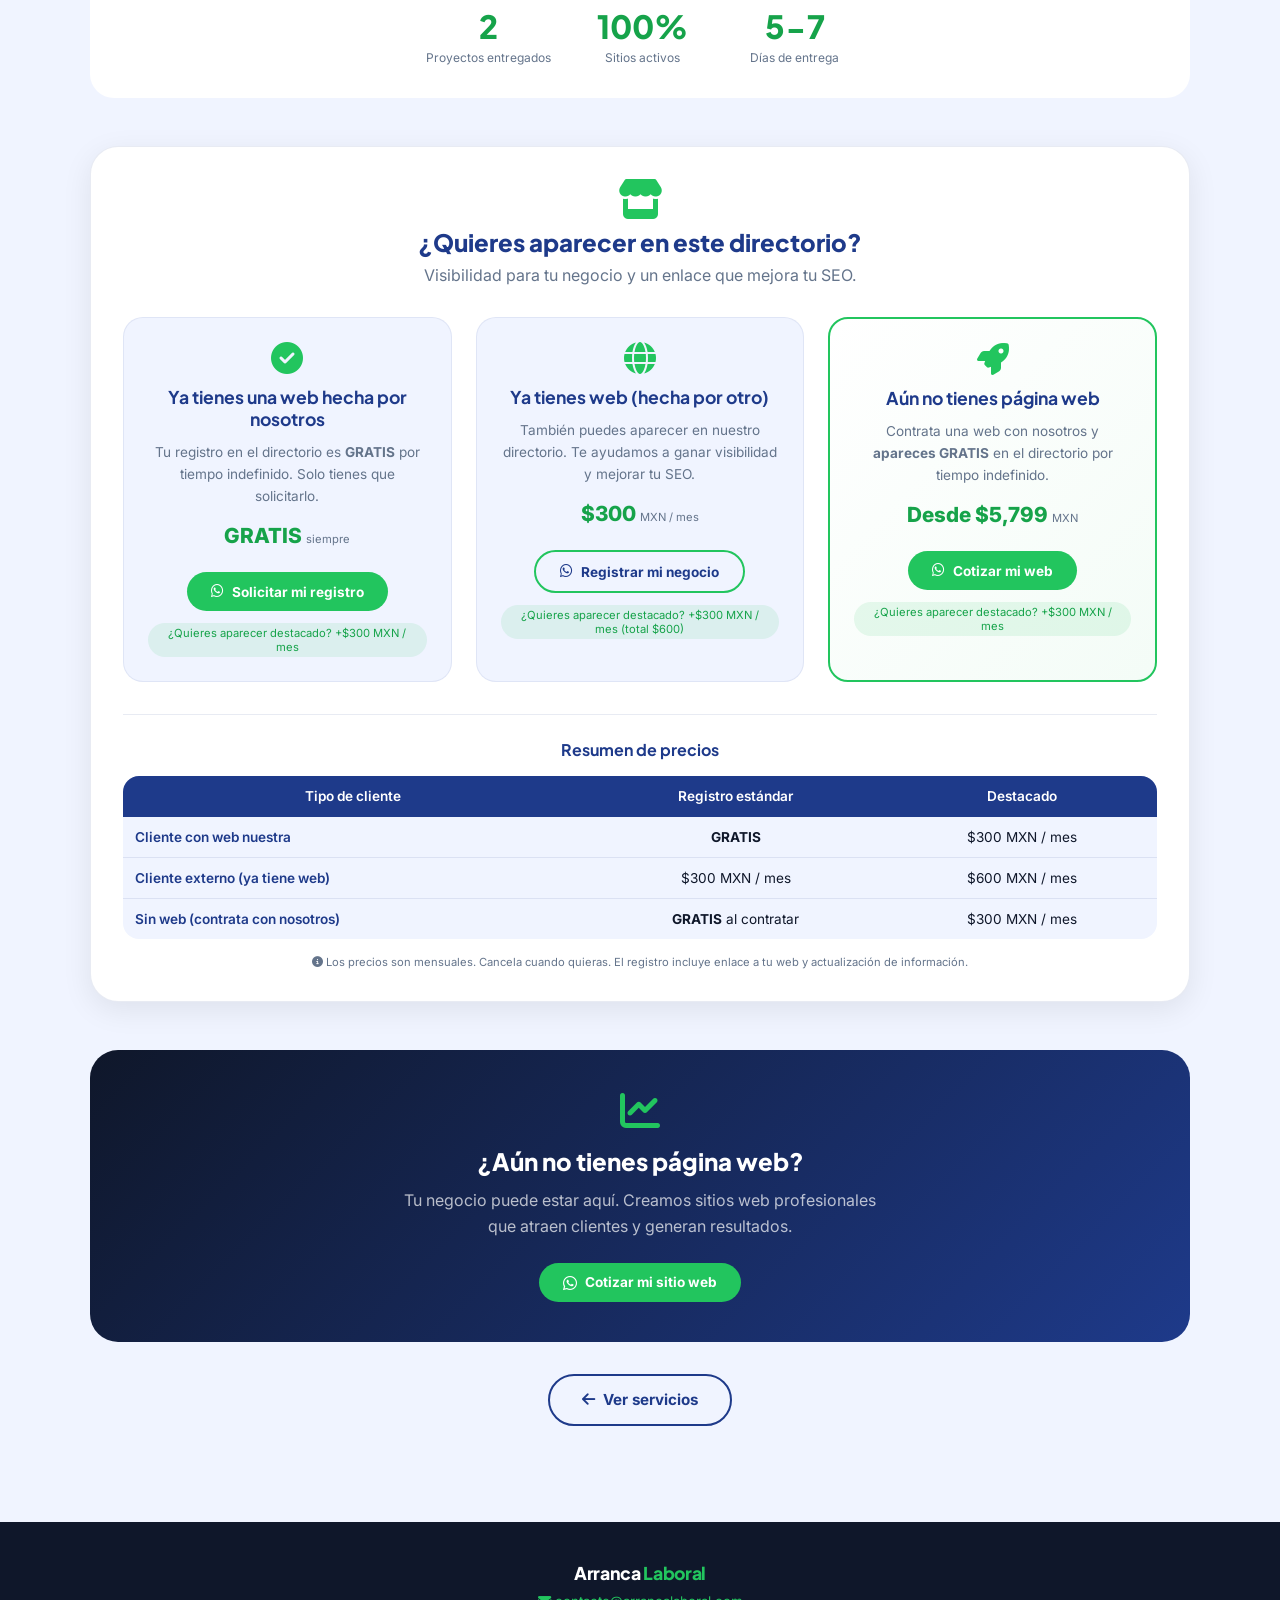
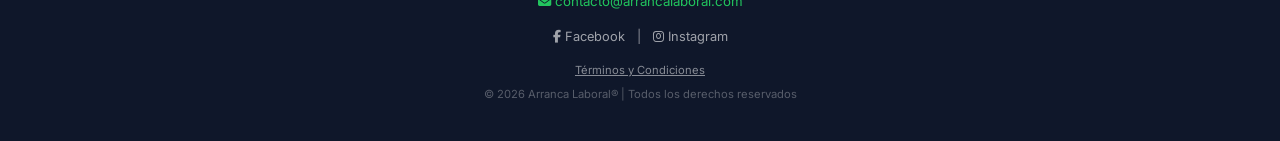
==== commit 6f00d2e6: "contenido: actualiza tiempo de entrega en directorio de 24-48h a 5-7 días" ====
--- a/directorio.html
+++ b/directorio.html
@@ -113,7 +113,7 @@
           <span class="stat-label">Sitios activos</span>
         </div>
         <div class="stat-item">
-          <span class="stat-number">>5-7</span>
+          <span class="stat-number">5-7</span>
           <span class="stat-label">Días de entrega</span>
         </div>
       </div>
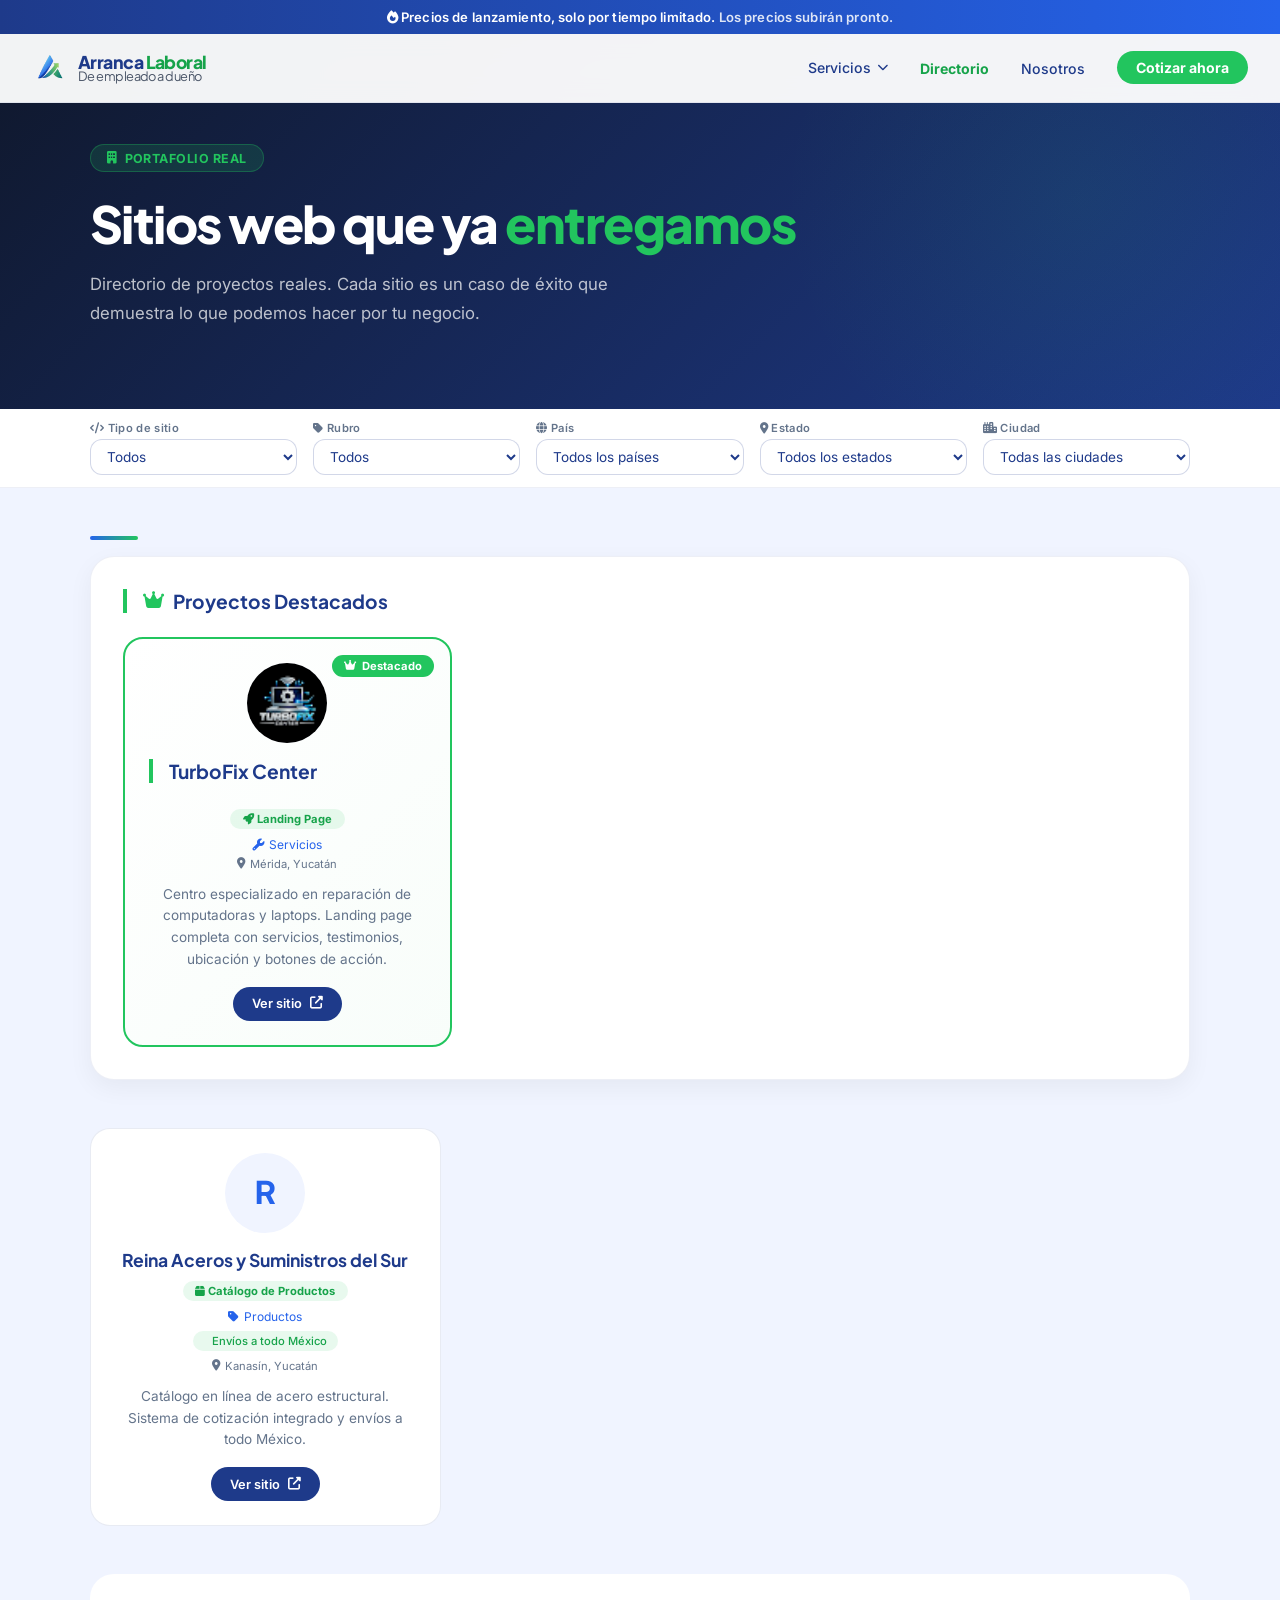
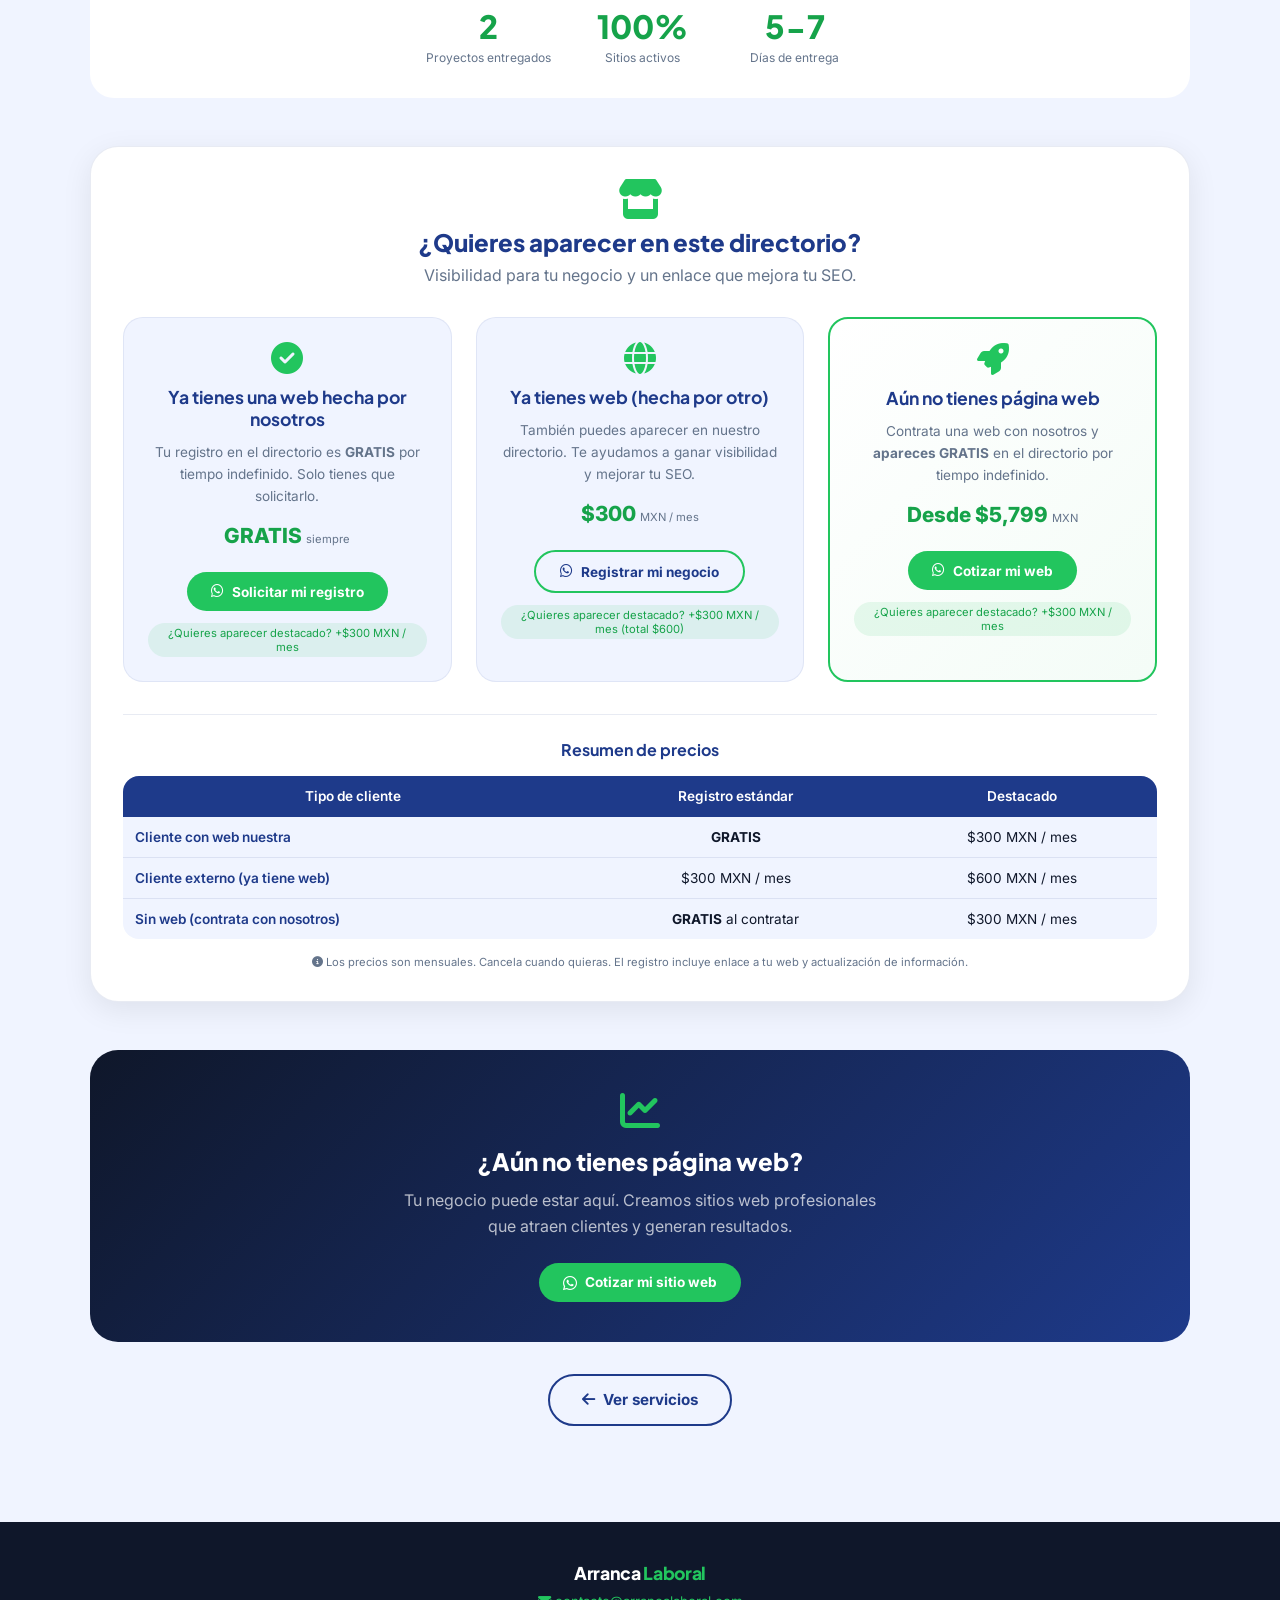
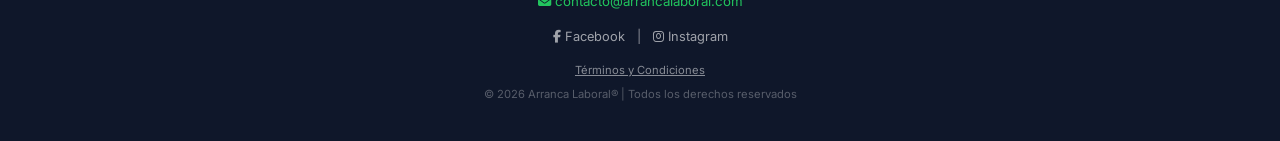
==== commit 41961ebb: "feat: migrar directorio a ES6 modules" ====
--- a/directorio.html
+++ b/directorio.html
@@ -232,8 +232,8 @@
 
   <div id="footer-placeholder"></div>
 
-  <script src="js/components.js"></script>
-  <script src="js/directorio-data.js"></script>
+<script src="js/components.js"></script>
+<script type="module" src="js/directorio.js"></script>
 </body>
 
 </html>
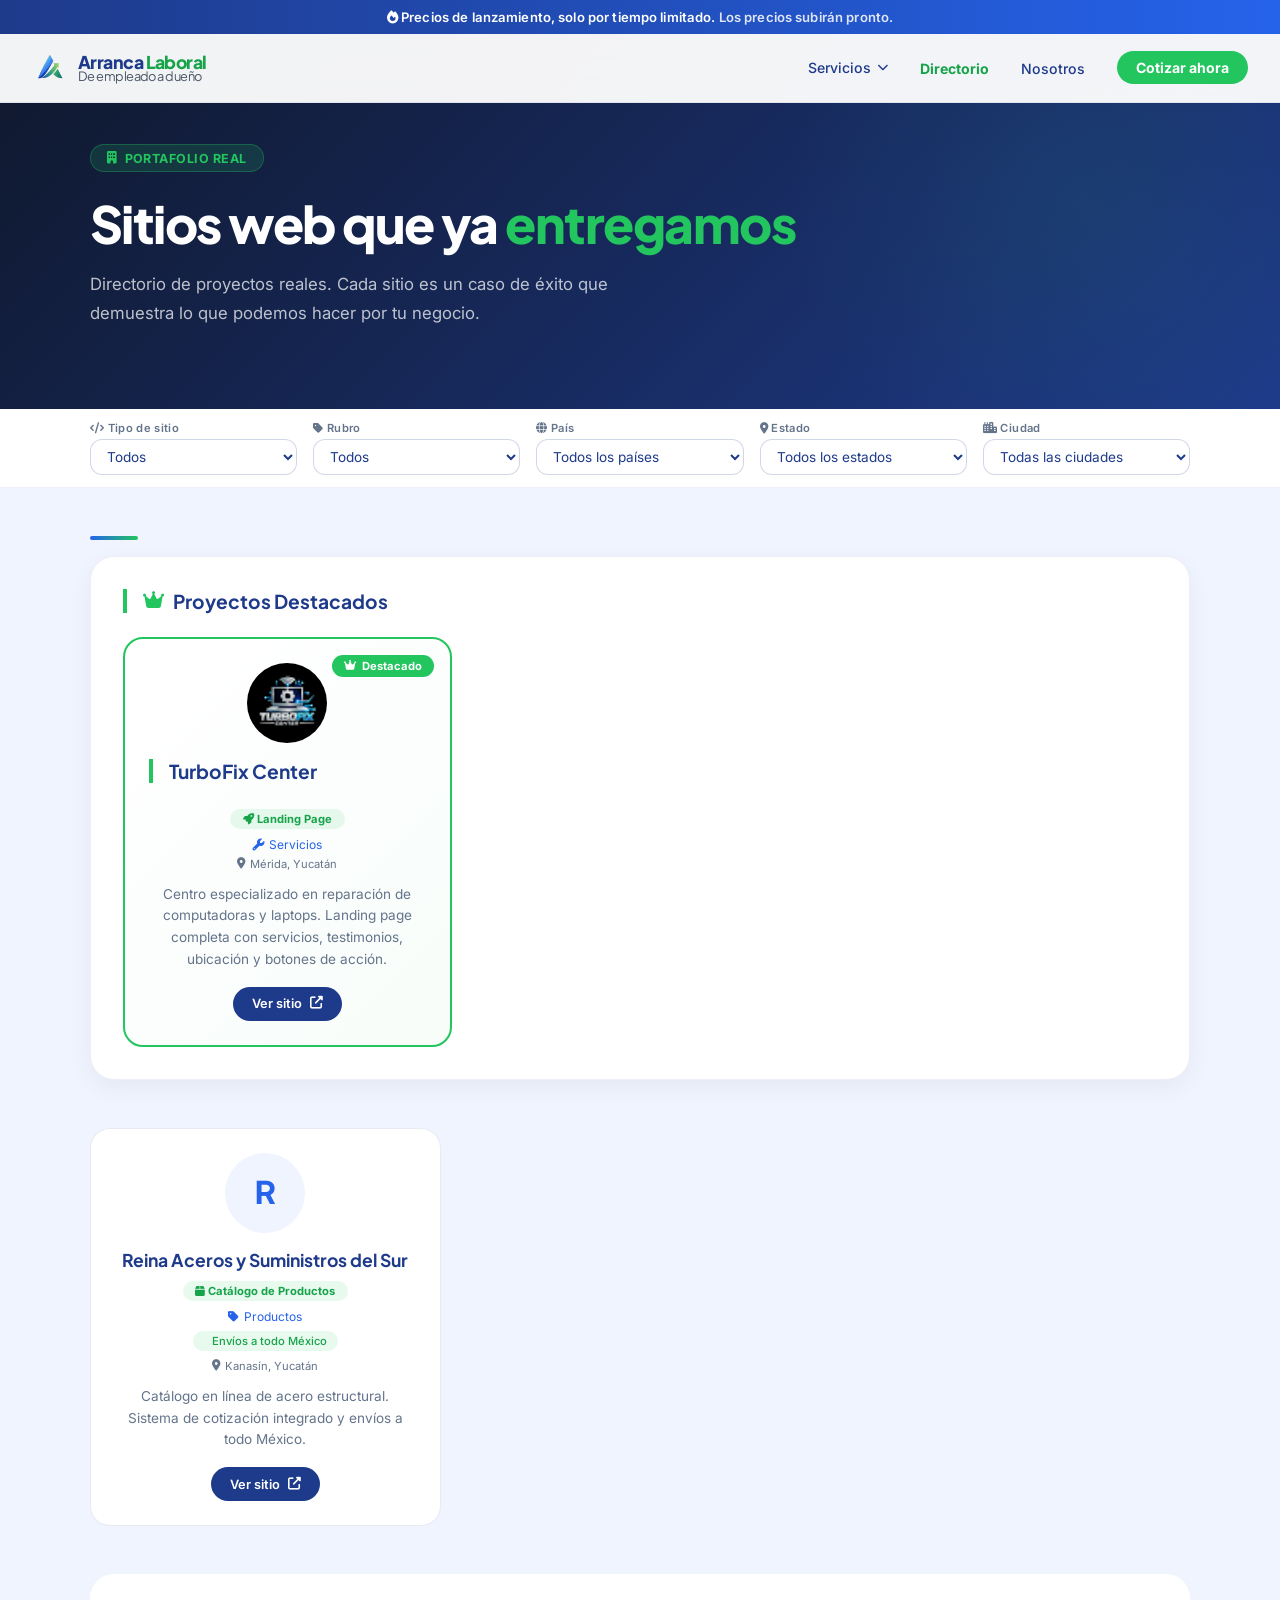
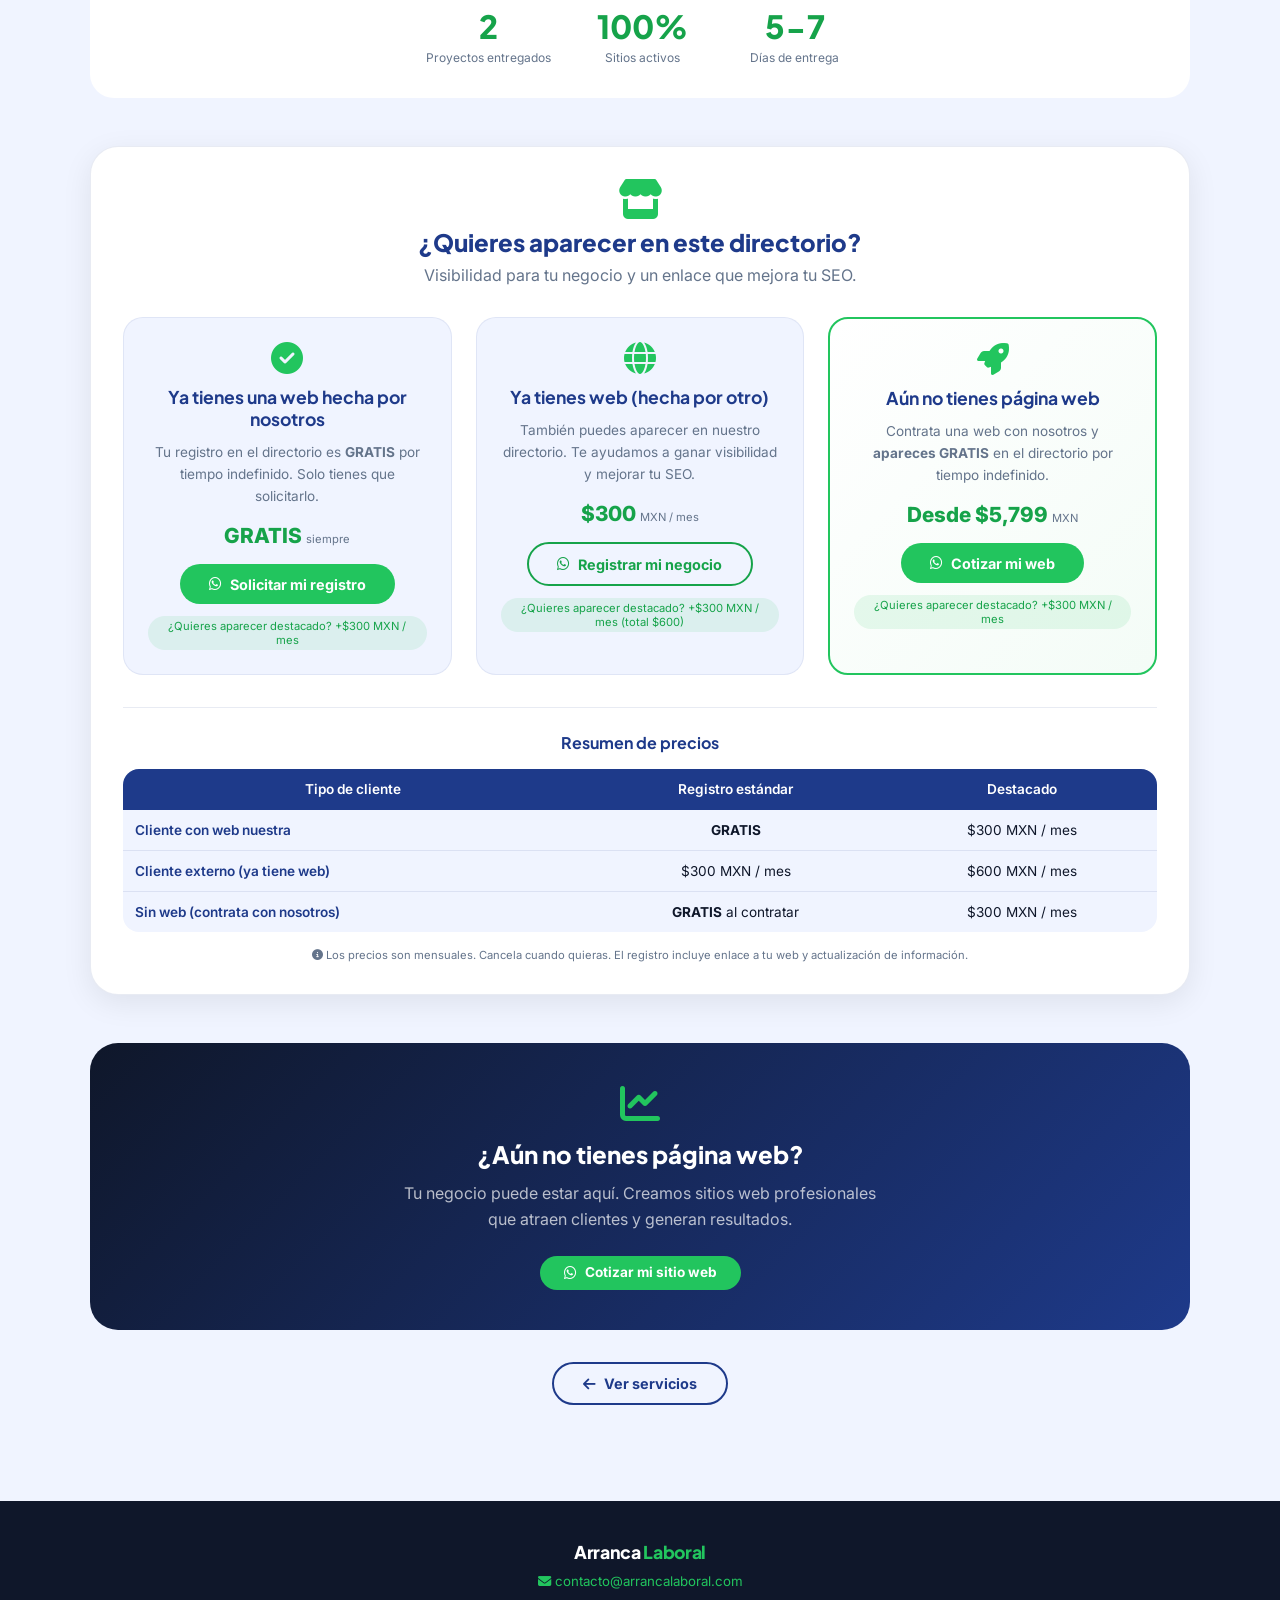
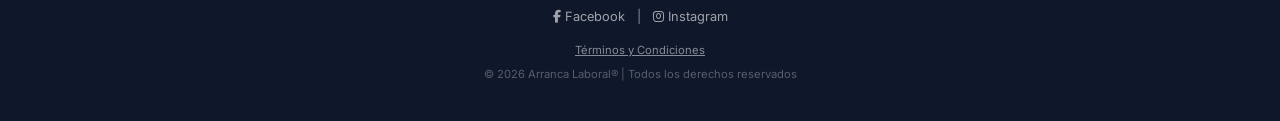
==== commit 76b6a7ea: "feat: mejora responsive general de la web" ====
--- a/directorio.html
+++ b/directorio.html
@@ -119,7 +119,7 @@
       </div>
 
       <!-- ========================================== -->
-      <!-- SECCIÓN DE REGISTRO AL DIRECTORIO (SIN EMOJIS) -->
+      <!-- SECCIÓN DE REGISTRO AL DIRECTORIO -->
       <!-- ========================================== -->
       <div class="registro-directorio">
         <div class="registro-header">
@@ -138,7 +138,7 @@
               solicitarlo.</p>
             <div class="precio">GRATIS <span>siempre</span></div>
             <a href="https://wa.me/529992223432?text=Hola,%20ya%20tengo%20mi%20web%20con%20ustedes,%20quiero%20aparecer%20en%20el%20directorio"
-              target="_blank" class="btn-directorio">
+              target="_blank" class="btn-wa">
               <i class="fab fa-whatsapp"></i> <span>Solicitar mi registro</span>
             </a>
             <div class="opcion-nota">¿Quieres aparecer destacado? +$300 MXN / mes</div>
@@ -151,7 +151,7 @@
             <p>También puedes aparecer en nuestro directorio. Te ayudamos a ganar visibilidad y mejorar tu SEO.</p>
             <div class="precio">$300 <span>MXN / mes</span></div>
             <a href="https://wa.me/529992223432?text=Hola,%20quiero%20registrar%20mi%20negocio%20en%20el%20directorio%20(ya%20tengo%20web)"
-              target="_blank" class="btn-directorio-outline">
+              target="_blank" class="btn-secondary-green">
               <i class="fab fa-whatsapp"></i> <span>Registrar mi negocio</span>
             </a>
             <div class="opcion-nota">¿Quieres aparecer destacado? +$300 MXN / mes (total $600)</div>
@@ -165,7 +165,7 @@
             </p>
             <div class="precio">Desde $5,799 <span>MXN</span></div>
             <a href="https://wa.me/529992223432?text=Hola,%20quiero%20contratar%20una%20web%20y%20aparecer%20en%20el%20directorio"
-              target="_blank" class="btn-directorio">
+              target="_blank" class="btn-wa">
               <i class="fab fa-whatsapp"></i> <span>Cotizar mi web</span>
             </a>
             <div class="opcion-nota">¿Quieres aparecer destacado? +$300 MXN / mes</div>
@@ -215,7 +215,7 @@
           <h3>¿Aún no tienes página web?</h3>
           <p>Tu negocio puede estar aquí. Creamos sitios web profesionales que atraen clientes y generan resultados.</p>
           <a href="https://wa.me/529992223432?text=Hola,%20quiero%20cotizar%20mi%20página%20web" target="_blank"
-            class="btn-directorio">
+            class="btn-wa">
             <i class="fab fa-whatsapp"></i> <span>Cotizar mi sitio web</span>
           </a>
         </div>
@@ -232,8 +232,8 @@
 
   <div id="footer-placeholder"></div>
 
-<script src="js/components.js"></script>
-<script type="module" src="js/directorio.js"></script>
+  <script src="js/components.js"></script>
+  <script type="module" src="js/directorio.js"></script>
 </body>
 
 </html>
--- a/css/core/components.css
+++ b/css/core/components.css
@@ -158,34 +158,6 @@
   margin-top: 0.25rem;
 }
 
-.card-btn {
-  display: inline-flex;
-  align-items: center;
-  gap: 0.5rem;
-  align-self: flex-start;
-  margin-top: 1.2rem;
-  background: var(--azul);
-  color: var(--blanco);
-  padding: 0.6rem 1.4rem;
-  border-radius: 100px;
-  text-decoration: none;
-  font-size: 0.85rem;
-  font-weight: 700;
-  transition: background 0.2s;
-}
-
-.card-btn:hover {
-  background: var(--azul-medio);
-}
-
-.card-btn.verde-btn {
-  background: var(--verde-oscuro);
-}
-
-.card-btn.verde-btn:hover {
-  background: var(--verde);
-}
-
 .card-limite {
   font-size: 0.75rem;
   color: var(--gris-texto);
@@ -222,19 +194,25 @@
   letter-spacing: 0.04em;
 }
 
-/* BOTONES */
+/* ============================================
+   BOTONES UNIFICADOS
+   ============================================ */
+
+/* Primario: azul sólido (comprar, acción principal) */
 .btn-primary {
   background: var(--azul);
   color: var(--blanco);
-  padding: 0.9rem 2rem;
+  padding: 0.7rem 1.8rem;
   border-radius: 100px;
   text-decoration: none;
   font-weight: 700;
-  font-size: 0.95rem;
+  font-size: 0.9rem;
   transition: all 0.2s;
   display: inline-flex;
   align-items: center;
   gap: 0.5rem;
+  border: none;
+  cursor: pointer;
 }
 
 .btn-primary:hover {
@@ -243,19 +221,21 @@
   box-shadow: 0 8px 25px rgba(30, 58, 138, 0.25);
 }
 
+/* Secundario azul: contorno azul (opciones secundarias) */
 .btn-secondary {
   background: transparent;
   color: var(--azul);
-  padding: 0.9rem 2rem;
+  padding: 0.7rem 1.8rem;
   border-radius: 100px;
   text-decoration: none;
   font-weight: 700;
-  font-size: 0.95rem;
+  font-size: 0.9rem;
+  transition: all 0.2s;
+  display: inline-flex;
+  align-items: center;
+  gap: 0.5rem;
   border: 2px solid var(--azul);
-  transition: all 0.2s;
-  display: inline-flex;
-  align-items: center;
-  gap: 0.5rem;
+  cursor: pointer;
 }
 
 .btn-secondary:hover {
@@ -263,6 +243,75 @@
   color: var(--blanco);
 }
 
+/* Secundario verde: contorno verde (opciones verdes secundarias) */
+.btn-secondary-green {
+  background: transparent;
+  color: var(--verde-oscuro);
+  padding: 0.7rem 1.8rem;
+  border-radius: 100px;
+  text-decoration: none;
+  font-weight: 700;
+  font-size: 0.9rem;
+  transition: all 0.2s;
+  display: inline-flex;
+  align-items: center;
+  gap: 0.5rem;
+  border: 2px solid var(--verde-oscuro);
+  cursor: pointer;
+}
+
+.btn-secondary-green:hover {
+  background: var(--verde-oscuro);
+  color: var(--blanco);
+}
+
+/* Secundario blanco: borde blanco, texto blanco (para fondos oscuros) */
+.btn-secondary-white {
+  background: transparent;
+  color: var(--blanco);
+  padding: 0.5rem 1.2rem;
+  border-radius: 100px;
+  text-decoration: none;
+  font-weight: 700;
+  font-size: 0.9rem;
+  transition: all 0.2s;
+  display: inline-flex;
+  align-items: center;
+  gap: 0.5rem;
+  border: 2px solid var(--blanco);
+  cursor: pointer;
+}
+
+.btn-secondary-white:hover {
+  background: var(--blanco);
+  color: var(--azul);
+  transform: translateY(-2px);
+}
+
+/* WhatsApp: verde sólido (acción directa de conversación) */
+.btn-wa {
+  background: var(--verde);
+  color: var(--blanco);
+  padding: 0.7rem 1.8rem;
+  border-radius: 100px;
+  text-decoration: none;
+  font-weight: 700;
+  font-size: 0.9rem;
+  transition: all 0.2s;
+  display: inline-flex;
+  align-items: center;
+  gap: 0.5rem;
+  border: none;
+  cursor: pointer;
+}
+
+.btn-wa:hover {
+  background: var(--verde-oscuro);
+  transform: translateY(-2px);
+  box-shadow: 0 8px 25px rgba(34, 197, 94, 0.25);
+}
+
+/* Botón blanco: fondo blanco, texto azul (casos especiales como divider) */
 .btn-white {
   background: var(--blanco);
   color: var(--azul);
@@ -270,16 +319,28 @@
   border-radius: 100px;
   text-decoration: none;
   font-weight: 700;
-  font-size: 0.92rem;
-  display: inline-flex;
-  align-items: center;
-  gap: 0.5rem;
+  font-size: 0.9rem;
   transition: all 0.2s;
+  display: inline-flex;
+  align-items: center;
+  gap: 0.5rem;
+  border: none;
+  cursor: pointer;
 }
 
 .btn-white:hover {
   transform: translateY(-2px);
   box-shadow: 0 8px 20px rgba(0, 0, 0, 0.15);
+}
+
+/* Versión pequeña de botones (para cards y espacios reducidos) */
+.btn-primary-sm,
+.btn-secondary-sm,
+.btn-secondary-green-sm,
+.btn-wa-sm,
+.btn-white-sm {
+  padding: 0.5rem 1.2rem;
+  font-size: 0.8rem;
 }
 
 /* METODOLOGÍA (fondo oscuro) */
--- a/css/pages/directorio.css
+++ b/css/pages/directorio.css
@@ -497,67 +497,6 @@
 }
 
 /* ========================================== */
-/* BOTONES DEL DIRECTORIO */
-/* ========================================== */
-
-.btn-directorio {
-  background: #22c55e;
-  color: white;
-  padding: 0.7rem 1.5rem;
-  border-radius: 100px;
-  text-decoration: none;
-  font-weight: 700;
-  font-size: 0.85rem;
-  display: inline-flex;
-  align-items: center;
-  justify-content: center;
-  gap: 0.5rem;
-  transition: all 0.2s ease;
-  border: none;
-  cursor: pointer;
-  font-family: 'Inter', sans-serif;
-  white-space: nowrap;
-  margin-top: 0.5rem;
-}
-
-.btn-directorio-outline {
-  background: transparent;
-  color: var(--azul);
-  padding: 0.7rem 1.5rem;
-  border-radius: 100px;
-  text-decoration: none;
-  font-weight: 700;
-  font-size: 0.85rem;
-  display: inline-flex;
-  align-items: center;
-  justify-content: center;
-  gap: 0.5rem;
-  transition: all 0.2s ease;
-  border: 2px solid var(--verde);
-  cursor: pointer;
-  font-family: 'Inter', sans-serif;
-  margin-top: 0.5rem;
-}
-
-.btn-directorio i,
-.btn-directorio-outline i {
-  font-size: 0.9rem;
-}
-
-.btn-directorio:hover {
-  background: #16a34a;
-  transform: translateY(-2px);
-  box-shadow: 0 8px 20px rgba(34, 197, 94, 0.3);
-  color: white;
-}
-
-.btn-directorio-outline:hover {
-  background: var(--verde);
-  color: white;
-  transform: translateY(-2px);
-}
-
-/* ========================================== */
 /* UPGRADE CARD */
 /* ========================================== */
 
@@ -590,15 +529,6 @@
   line-height: 1.6;
 }
 
-.upgrade-content .btn-directorio {
-  background: var(--verde);
-  margin-top: 0;
-}
-
-.upgrade-content .btn-directorio:hover {
-  background: var(--verde-oscuro);
-}
-
 /* ========================================== */
 /* EMPTY STATE */
 /* ========================================== */
@@ -618,81 +548,47 @@
 }
 
 /* ========================================== */
-/* RESPONSIVE */
-/* ========================================== */
-
-@media (max-width: 768px) {
-  .filtros-directorio {
-    top: 5rem;
-    padding: 0.75rem 1rem;
-  }
-  .filtro-select {
-    min-width: calc(50% - 0.5rem);
-  }
-  .destacados-grid,
-  .directorio-grid {
-    grid-template-columns: 1fr;
-  }
-  .directorio-stats {
-    flex-direction: column;
-    gap: 1rem;
-  }
-  .registro-opciones {
-    grid-template-columns: 1fr;
-  }
-  .btn-directorio,
-  .btn-directorio-outline {
-    padding: 0.5rem 1rem;
-    font-size: 0.75rem;
-  }
-  .registro-tabla th,
-  .registro-tabla td {
-    font-size: 0.7rem;
-    padding: 0.5rem;
-  }
-}
-
-@media (max-width: 480px) {
-  .filtro-select {
-    min-width: 100%;
-  }
-}
-
-
-/* ========================================== */
-/* BOTÓN UPGRADE CARD - CORREGIDO Y OPTIMIZADO */
-/* ========================================== */
-
-.directorio-principal .upgrade-card .upgrade-content .btn-directorio {
-  background: #22c55e !important;
-  border: none !important;
-  border-radius: 100px !important;
-  color: #fff !important;
-  cursor: pointer !important;
+/* FORZAR ESTILO CORRECTO EN BOTÓN DE UPGRADE CARD */
+/* ========================================== */
+
+.upgrade-card .btn-wa {
   display: inline-flex !important;
   align-items: center !important;
   justify-content: center !important;
   gap: 0.5rem !important;
+  padding: 0.6rem 1.5rem !important;
+  background: var(--verde) !important;
+  color: white !important;
+  border-radius: 100px !important;
+  font-weight: 700 !important;
   font-size: 0.85rem !important;
-  font-weight: 700 !important;
+  text-decoration: none !important;
+  border: none !important;
+  cursor: pointer !important;
   line-height: 1 !important;
-  margin-top: 0 !important;
-  padding: 0.7rem 1.5rem !important;
-  text-decoration: none !important;
-  transition: all 0.2s ease !important;
-}
-
-.directorio-principal .upgrade-card .upgrade-content .btn-directorio:hover {
-  background: #16a34a !important;
+  height: auto !important;
+  min-height: 0 !important;
+  width: auto !important;
+  margin: 0 auto !important;
+}
+
+.upgrade-card .btn-wa i {
+  color: white !important;
+  font-size: 0.9rem !important;
+  display: inline-block !important;
+  margin: 0 !important;
+}
+
+.upgrade-card .btn-wa span {
+  display: inline-block !important;
+  color: white !important;
+}
+
+.upgrade-card .btn-wa:hover {
+  background: var(--verde-oscuro) !important;
   transform: translateY(-2px) !important;
-  box-shadow: 0 8px 20px rgba(34, 197, 94, 0.3) !important;
-}
-
-.directorio-principal .upgrade-card .upgrade-content .btn-directorio i {
-  font-size: 1rem !important;
-  color: #fff !important;
-  display: inline-block !important;
-  line-height: 1 !important;
-  margin: 0 !important;
-  vertical-align: middle !important;
+}
+
+.upgrade-card .btn-wa:hover i {
+  color: white !important;
 }
--- a/css/responsive.css
+++ b/css/responsive.css
@@ -1,23 +1,153 @@
 /* ============================================
    RESPONSIVE.CSS - Media queries globales
    ============================================ */
-
-@media (max-width: 768px) {
-  /* Grids */
+   
+/* ============================================
+   TABLET (pantallas de hasta 992px)
+   ============================================ */
+
+@media (max-width: 992px) {
+  
+  /* ========== GRIDS GENERALES ========== */
   .cards-grid {
-    grid-template-columns: 1fr;
-  }
-  
-  .equipo-stats {
-    grid-template-columns: 1fr;
+    grid-template-columns: repeat(auto-fit, minmax(280px, 1fr));
   }
   
   .pasos {
     grid-template-columns: repeat(2, 1fr);
   }
   
-  /* Navegación */
+  .metodo-grid,
+  .valores-grid {
+    grid-template-columns: repeat(2, 1fr);
+  }
+  
+  /* ========== HERO INDEX ========== */
+  .hero-inner {
+    grid-template-columns: 1fr;
+    text-align: center;
+    gap: 2rem;
+  }
+  
+  .hero-btns {
+    justify-content: center;
+  }
+  
+  .hero-visual img {
+    width: 200px;
+    height: 200px;
+  }
+  
+  /* ========== HERO NOSOTROS ========== */
+  .director-grid {
+    grid-template-columns: 1fr;
+    gap: 2rem;
+  }
+  
+  /* ========== HERO DIRECTORIO ========== */
+  .hero-directorio {
+    padding: 8rem 1.5rem 4rem;
+  }
+  
+  .destacados-grid,
+  .directorio-grid {
+    grid-template-columns: repeat(auto-fill, minmax(280px, 1fr));
+  }
+  
+  /* ========== FILTROS DIRECTORIO ========== */
+  .filtro-select {
+    min-width: calc(50% - 0.5rem);
+  }
+  
+  /* ========== REGISTRO DIRECTORIO ========== */
+  .registro-opciones {
+    grid-template-columns: repeat(2, 1fr);
+  }
+  
+  /* ========== TÉRMINOS ========== */
+  .terminos-main {
+    padding: 8rem 1.5rem 3rem;
+  }
+  
+  /* ========== SECCIONES GENERALES ========== */
+  section {
+    padding: 3rem 1.5rem;
+  }
+}
+
+/* ============================================
+   MÓVIL (pantallas de hasta 768px)
+   ============================================ */
+
+@media (max-width: 768px) {
+
+    /* ========== NAVBAR RESPONSIVE ========== */
+  nav {
+    flex-direction: column;
+    align-items: center;
+    padding: 0.8rem 1rem;
+  }
+  
+  .nav-logo {
+    margin-bottom: 0.5rem;
+  }
+  
+  .nav-logo img {
+    height: 32px;
+  }
+  
+  .nav-logo-text {
+    font-size: 0.9rem;
+  }
+  
   .nav-links {
+    flex-wrap: wrap;
+    justify-content: center;
+    gap: 0.8rem;
+    margin-top: 0.5rem;
+  }
+  
+  .nav-links > li > a,
+  .dropdown-toggle {
+    font-size: 0.8rem;
+    padding: 0.3rem 0;
+  }
+  
+  .nav-cta {
+    padding: 0.4rem 1rem !important;
+    font-size: 0.75rem !important;
+  }
+  
+  /* Dropdown en móvil */
+  .dropdown-menu {
+    position: absolute;
+    top: 100%;
+    left: 50%;
+    transform: translateX(-50%);
+    min-width: 150px;
+  }
+  
+  .dropdown-menu a {
+    padding: 0.4rem 1rem;
+    font-size: 0.75rem;
+  }
+  
+  /* ========== GRIDS GENERALES ========== */
+  .cards-grid,
+  .metodo-grid,
+  .valores-grid,
+  .equipo-stats {
+    grid-template-columns: 1fr;
+  }
+  
+  .pasos {
+    grid-template-columns: 1fr;
+  }
+  
+  /* ========== NAVEGACIÓN ========== */
+  .nav-links {
+    flex-wrap: wrap;
+    justify-content: center;
     gap: 1rem;
   }
   
@@ -26,33 +156,21 @@
     min-width: 180px;
   }
   
-  /* Hero index */
-  .hero-inner {
-    grid-template-columns: 1fr;
-    text-align: center;
-    gap: 2rem;
-  }
-  
-  .hero-btns {
-    justify-content: center;
+  /* ========== HERO INDEX ========== */
+  .hero h1 {
+    font-size: 2rem;
   }
   
   .hero-sub {
     margin: 0 auto 2rem;
   }
   
-  .hero-visual img {
-    width: 200px;
-    height: 200px;
-  }
-  
-  /* Hero nosotros */
+  /* ========== HERO NOSOTROS ========== */
   .director-grid {
     grid-template-columns: 1fr;
-    gap: 2rem;
-  }
-  
-  /* Términos */
+  }
+  
+  /* ========== TÉRMINOS ========== */
   .terminos-main {
     padding: 8rem 1.5rem 3rem;
   }
@@ -61,8 +179,165 @@
     padding: 1.5rem;
   }
   
-  /* Secciones generales */
+  .terminos-contenido h2 {
+    font-size: 1.1rem;
+  }
+  
+  .terminos-contenido h2 i {
+    font-size: 1.2rem;
+    width: 1.5rem;
+  }
+  
+  .terminos-contenido p {
+    padding-left: 0;
+  }
+  
+  .terminos-header h1 {
+    flex-direction: column;
+    text-align: center;
+  }
+  
+  .terminos-header h1 i {
+    font-size: 2.5rem;
+  }
+  
+  .terminos-header p {
+    text-align: center;
+  }
+  
+  /* ========== HERO DIRECTORIO ========== */
+  .hero-directorio h1 {
+    font-size: 1.8rem;
+  }
+  
+  /* ========== FILTROS DIRECTORIO ========== */
+  .filtros-directorio {
+    top: 5rem;
+    padding: 0.75rem 1rem;
+  }
+  
+  .filtro-select {
+    min-width: 100%;
+  }
+  
+  /* ========== GRIDS DIRECTORIO ========== */
+  .destacados-grid,
+  .directorio-grid {
+    grid-template-columns: 1fr;
+  }
+  
+  /* ========== ESTADÍSTICAS DIRECTORIO ========== */
+  .directorio-stats {
+    flex-direction: column;
+    gap: 1rem;
+  }
+  
+  .stat-number {
+    font-size: 1.5rem;
+  }
+  
+  /* ========== REGISTRO DIRECTORIO ========== */
+  .registro-opciones {
+    grid-template-columns: 1fr;
+  }
+  
+  /* ========== TABLA DE PRECIOS ========== */
+  .registro-tabla th,
+  .registro-tabla td {
+    font-size: 0.7rem;
+    padding: 0.5rem;
+  }
+  
+  /* ========== UPGRADE CARD ========== */
+  .upgrade-card {
+    padding: 1.5rem;
+  }
+  
+  /* ========== BOTONES RESPONSIVOS ========== */
+  .btn-primary,
+  .btn-secondary,
+  .btn-secondary-green,
+  .btn-secondary-white,
+  .btn-wa,
+  .btn-white {
+    white-space: normal;
+    word-break: break-word;
+    text-align: center;
+    padding: 0.6rem 1.2rem;
+    font-size: 0.85rem;
+    justify-content: center;
+  }
+  
+  /* Botones dentro de cards y opciones (excepto upgrade-card) */
+  .card .btn-primary,
+  .card .btn-secondary,
+  .card .btn-secondary-green,
+  .card .btn-secondary-white,
+  .card .btn-wa,
+  .opcion-card .btn-wa,
+  .opcion-card .btn-secondary-green {
+    width: 100%;
+    display: flex;
+    box-sizing: border-box;
+  }
+  
+  /* ========== PREVENIR DESBORDAMIENTO ========== */
+  .opcion-card,
+  .upgrade-content,
+  .card {
+    overflow-x: visible;
+  }
+  
+  /* ========== SECCIONES GENERALES ========== */
   section {
     padding: 3rem 1.5rem;
   }
+}
+
+/* ============================================
+   MÓVIL PEQUEÑO (pantallas de hasta 480px)
+   ============================================ */
+
+@media (max-width: 480px) {
+  
+  /* ========== TÍTULOS ========== */
+  .hero h1 {
+    font-size: 1.6rem;
+  }
+  
+  .hero-directorio h1 {
+    font-size: 1.5rem;
+  }
+  
+  .section-title {
+    font-size: 1.4rem;
+  }
+  
+  /* ========== PRECIOS ========== */
+  .card-price {
+    font-size: 1.3rem;
+  }
+  
+  /* ========== BOTONES ========== */
+  .btn-primary,
+  .btn-secondary,
+  .btn-secondary-green,
+  .btn-secondary-white,
+  .btn-wa,
+  .btn-white {
+    padding: 0.5rem 1rem;
+    font-size: 0.75rem;
+  }
+  
+  /* ========== ESTADÍSTICAS ========== */
+  .stat-number {
+    font-size: 1.2rem;
+  }
+  
+  /* ========== TABLA DE PRECIOS ========== */
+  .registro-tabla th,
+  .registro-tabla td {
+    font-size: 0.6rem;
+    padding: 0.3rem;
+  }
 }
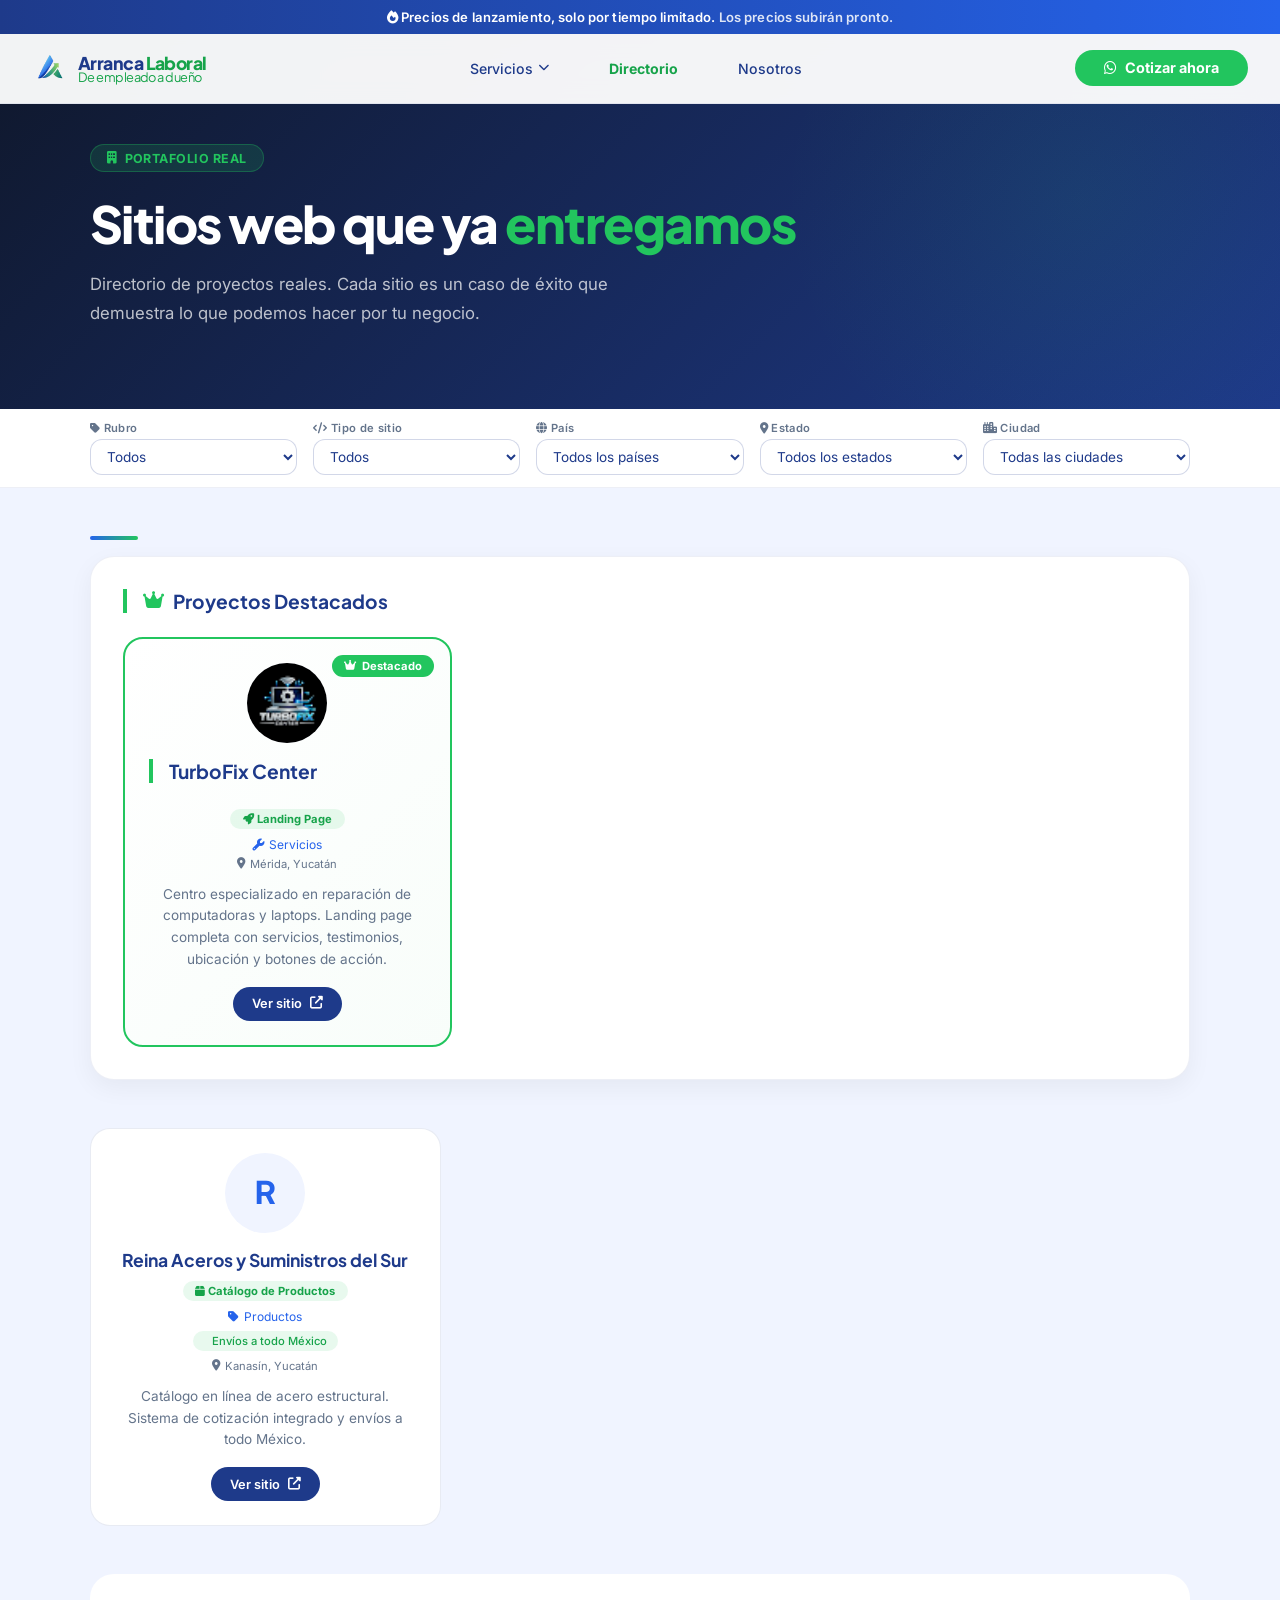
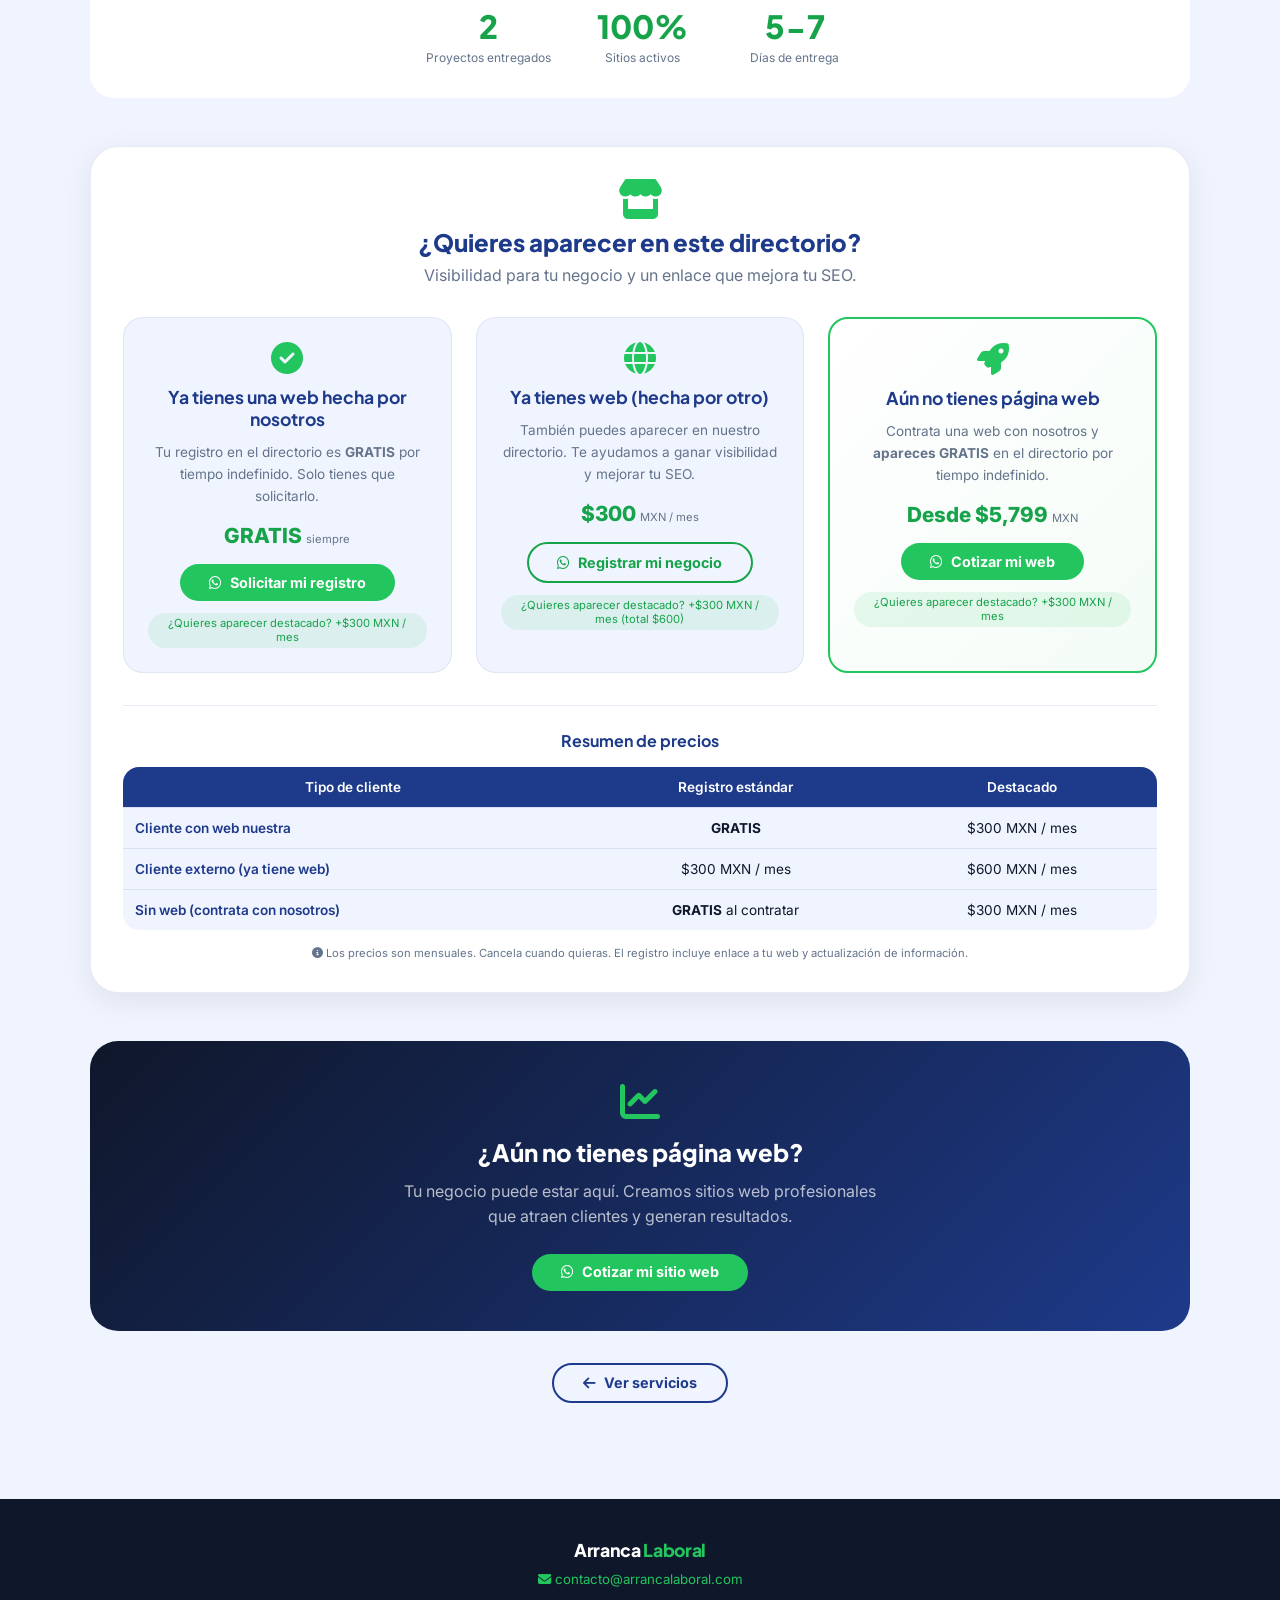
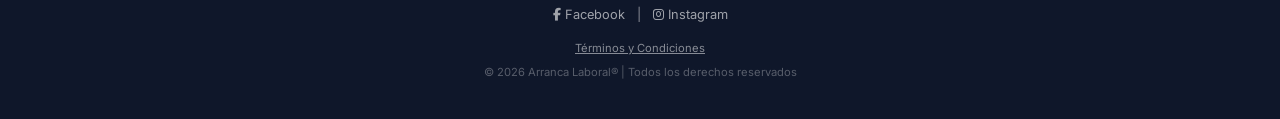
==== commit f33ef43c: "feat: menú móvil profesional y reorganización del proyecto - Implementa menú móvil con panel princip" ====
--- a/directorio.html
+++ b/directorio.html
@@ -16,9 +16,8 @@
     rel="stylesheet" />
   <link rel="stylesheet" href="css/core/variables.css">
   <link rel="stylesheet" href="css/core/layout.css">
-  <link rel="stylesheet" href="css/core/components.css">
+  <link rel="stylesheet" href="css/core/ui.css">
   <link rel="stylesheet" href="css/pages/directorio.css">
-  <link rel="stylesheet" href="css/responsive.css">
 </head>
 
 <body>
@@ -47,6 +46,17 @@
     <div class="filtros-inner">
 
       <div class="filtro-select">
+        <label><i class="fas fa-tag"></i> Rubro</label>
+        <select id="select-rubro">
+          <option value="todos">Todos</option>
+          <option value="alimentos">Alimentos</option>
+          <option value="productos">Productos</option>
+          <option value="servicios">Servicios</option>
+          <option value="inmobiliaria">Inmobiliaria</option>
+        </select>
+      </div>
+
+      <div class="filtro-select">
         <label><i class="fas fa-code"></i> Tipo de sitio</label>
         <select id="select-tipo">
           <option value="todos">Todos</option>
@@ -55,17 +65,6 @@
           <option value="catalogo">Catálogo de Productos</option>
           <option value="ecommerce">E-commerce</option>
           <option value="blog">Blog / Noticias</option>
-        </select>
-      </div>
-
-      <div class="filtro-select">
-        <label><i class="fas fa-tag"></i> Rubro</label>
-        <select id="select-rubro">
-          <option value="todos">Todos</option>
-          <option value="alimentos">Alimentos</option>
-          <option value="productos">Productos</option>
-          <option value="servicios">Servicios</option>
-          <option value="inmobiliaria">Inmobiliaria</option>
         </select>
       </div>
 
@@ -232,7 +231,7 @@
 
   <div id="footer-placeholder"></div>
 
-  <script src="js/components.js"></script>
+  <script src="js/layout.js"></script>
   <script type="module" src="js/directorio.js"></script>
 </body>
 
--- a/css/core/layout.css
+++ b/css/core/layout.css
@@ -1,8 +1,10 @@
 /* ============================================
-   LAYOUT GLOBAL - Navbar, Banner, Footer
+   LAYOUT - BANNER, NAVBAR, FOOTER
    ============================================ */
 
-/* BANNER FIJO */
+/* ============================================
+   BANNER - BASE
+   ============================================ */
 .banner-lanzamiento {
   position: fixed;
   top: 0;
@@ -18,7 +20,9 @@
   letter-spacing: 0.01em;
 }
 
-/* NAVBAR */
+/* ============================================
+   NAVBAR - BASE (DESKTOP)
+   ============================================ */
 nav {
   position: fixed;
   top: 2.1rem;
@@ -29,6 +33,7 @@
   align-items: center;
   justify-content: space-between;
   padding: 1rem 2rem;
+  min-height: 70px;
   background: rgba(255, 255, 255, 0.95);
   backdrop-filter: blur(12px);
   border-bottom: 1px solid rgba(30, 58, 138, 0.08);
@@ -39,6 +44,7 @@
   align-items: center;
   gap: 0.6rem;
   text-decoration: none;
+  flex-shrink: 0;
 }
 
 .nav-logo img {
@@ -52,10 +58,20 @@
   font-size: 1.1rem;
   letter-spacing: -0.03em;
   color: var(--azul);
+  white-space: nowrap;
 }
 
 .nav-logo-text span {
   color: var(--verde-oscuro);
+}
+
+.nav-logo-sub {
+  display: block;
+  font-size: 0.8rem;
+  color: #4a5568;
+  font-weight: 400;
+  margin-top: -5px;
+  white-space: nowrap;
 }
 
 .nav-links {
@@ -65,7 +81,60 @@
   align-items: center;
 }
 
-/* Dropdown */
+/* Botón hamburguesa - una sola declaración, oculto en desktop */
+.menu-open-btn {
+  display: none;
+  flex-direction: column;
+  justify-content: space-between;
+  width: 26px;
+  height: 18px;
+  cursor: pointer;
+  background: none;
+  border: none;
+  padding: 0;
+  z-index: 100;
+}
+
+.menu-open-btn span {
+  display: block;
+  width: 100%;
+  height: 2px;
+  background: var(--azul);
+  border-radius: 2px;
+  transition: all 0.3s ease;
+}
+
+/* Elementos ocultos en desktop - una sola declaración cada uno */
+.nav-close-btn  { display: none; }
+.nav-close-item { display: none; }
+.nav-overlay    { display: none; }
+.btn-mobile     { display: none; }
+.nav-panel-servicios { display: none; }
+.nav-cta-item   { display: none; }
+
+/* Botón WhatsApp desktop */
+.btn-header-wa {
+  display: flex;
+  align-items: center;
+  gap: 8px;
+  background: var(--verde);
+  color: white;
+  padding: 8px 16px;
+  border-radius: 100px;
+  font-size: 0.85rem;
+  font-weight: 600;
+  margin-left: 10px;
+  text-decoration: none;
+  flex-shrink: 0;
+}
+
+.btn-header-wa:hover {
+  background: var(--verde-oscuro);
+}
+
+/* ============================================
+   DROPDOWN - BASE (DESKTOP)
+   ============================================ */
 .dropdown {
   position: relative;
 }
@@ -79,10 +148,11 @@
   color: var(--azul);
   cursor: pointer;
   padding: 0.5rem 0;
-  display: flex;
+  display: inline-flex;
   align-items: center;
   gap: 0.35rem;
   transition: color 0.2s;
+  text-decoration: none;
 }
 
 .dropdown-toggle i {
@@ -103,8 +173,6 @@
   position: absolute;
   top: calc(100% + 0.65rem);
   left: -0.5rem;
-  background: var(--blanco);
-  backdrop-filter: blur(4px);
   background: rgba(255, 255, 255, 0.98);
   border-radius: 1rem;
   box-shadow: 0 12px 28px rgba(0, 0, 0, 0.08), 0 0 0 1px rgba(0, 0, 0, 0.02);
@@ -144,7 +212,9 @@
   padding-left: 1.5rem;
 }
 
-.nav-links>li>a {
+/* Estilos unificados para enlaces del menú desktop */
+.nav-links > li > a,
+.nav-links > li .dropdown-toggle {
   text-decoration: none;
   color: var(--azul);
   font-weight: 500;
@@ -152,7 +222,8 @@
   transition: color 0.2s;
 }
 
-.nav-links>li>a:hover {
+.nav-links > li > a:hover,
+.nav-links > li .dropdown-toggle:hover {
   color: var(--verde-oscuro);
 }
 
@@ -176,7 +247,9 @@
   color: white !important;
 }
 
-/* FOOTER */
+/* ============================================
+   FOOTER - BASE
+   ============================================ */
 footer {
   background: var(--negro);
   color: rgba(255, 255, 255, 0.5);
@@ -213,4 +286,385 @@
 
 footer a:hover {
   opacity: 0.8;
+}
+
+/* ============================================
+   RESPONSIVE - MÓVIL
+   ============================================ */
+@media (max-width: 768px) {
+
+  nav {
+    padding: 1rem 1rem;
+    padding-top: 1.2rem;
+    display: flex;
+    align-items: center;
+    justify-content: space-between;
+    gap: 0.5rem;
+    min-height: 65px;
+    top: 2.4rem;
+  }
+
+  .nav-logo {
+    flex: 0 0 auto;
+    max-width: 60%;
+  }
+
+  .nav-logo img {
+    height: 32px;
+    width: auto;
+  }
+
+  .nav-logo-text {
+    font-size: 0.85rem;
+  }
+
+  .nav-logo-sub {
+    font-size: 0.65rem;
+    margin-top: -2px;
+  }
+
+  /* Mostrar hamburguesa */
+  .menu-open-btn {
+    display: flex;
+    flex: 0 0 26px;
+    width: 26px;
+    height: 20px;
+  }
+
+  /* Ocultar botón WhatsApp desktop */
+  .btn-header-wa {
+    display: none !important;
+  }
+
+  /* Botón WhatsApp móvil - PROPORCIONAL */
+  .btn-header-wa-mobile {
+    display: flex !important;
+    align-items: center;
+    justify-content: center;
+    gap: 5px;
+    background: var(--verde);
+    color: white;
+    padding: 6px 14px;
+    border-radius: 100px;
+    font-size: 0.75rem;
+    font-weight: 600;
+    text-decoration: none;
+    flex: 0 0 auto;
+    white-space: nowrap;
+    height: 34px;
+    line-height: 1;
+  }
+
+  .btn-header-wa-mobile i {
+    font-size: 0.75rem;
+  }
+
+  .btn-header-wa-mobile:hover {
+    background: var(--verde-oscuro);
+  }
+
+  /* Panel principal */
+  .nav-links {
+    position: fixed;
+    top: 0;
+    right: -100%;
+    width: 82%;
+    max-width: 300px;
+    height: 100vh;
+    background: var(--blanco);
+    flex-direction: column;
+    justify-content: flex-start;
+    align-items: stretch;
+    gap: 0;
+    padding: 0;
+    transition: right 0.3s cubic-bezier(0.4, 0, 0.2, 1);
+    z-index: 4000;
+    box-shadow: -4px 0 20px rgba(0, 0, 0, 0.1);
+    overflow-y: auto;
+  }
+
+  .nav-links.active {
+    right: 0;
+  }
+
+  .nav-links li {
+    width: 100%;
+  }
+
+  /* Botón X de cierre */
+  .nav-close-item {
+    display: flex;
+    justify-content: flex-end;
+    padding: 16px 16px 8px;
+  }
+
+  .nav-close-btn {
+    display: flex;
+    width: 36px;
+    height: 36px;
+    align-items: center;
+    justify-content: center;
+    cursor: pointer;
+    border-radius: 50%;
+    border: 1px solid rgba(0, 0, 0, 0.1);
+    background: var(--gris-claro);
+  }
+
+  .nav-close-btn i {
+    color: var(--azul);
+    font-size: 1rem;
+  }
+
+  /* Enlaces del panel */
+  .nav-links li a,
+  .nav-links li .dropdown-toggle {
+    display: flex;
+    align-items: center;
+    justify-content: center;
+    width: 100%;
+    padding: 14px 16px;
+    font-weight: 700;
+    font-size: 1rem;
+    color: var(--negro);
+    text-decoration: none;
+    background: none;
+    border: none;
+    cursor: pointer;
+    box-sizing: border-box;
+  }
+
+  /* Ocultar dropdown-menu en móvil (se usa panel secundario) */
+  .dropdown-menu {
+    display: none !important;
+  }
+
+  /* Flecha apunta a la derecha en móvil */
+  .dropdown-toggle i {
+    transform: rotate(-90deg) !important;
+  }
+
+  /* Botón WhatsApp en panel - FORZAR VISIBILIDAD con selector específico */
+  .nav-cta-item {
+    display: block !important;
+    padding: 8px 16px 24px;
+  }
+
+  .nav-cta-item .btn-mobile {
+    display: flex !important;
+    align-items: center;
+    justify-content: center;
+    gap: 8px;
+    width: 100%;
+    background: var(--verde);
+    color: white !important;
+    padding: 13px 16px;
+    border-radius: 10px;
+    font-weight: 600;
+    font-size: 1rem;
+    text-decoration: none;
+    box-sizing: border-box;
+  }
+
+  .nav-cta-item .btn-mobile:hover {
+    background: var(--verde-oscuro) !important;
+  }
+
+  /* Overlay - z-index 91 (detrás del navbar y menú) */
+  .nav-overlay {
+    display: block;
+    position: fixed;
+    top: 0;
+    left: 0;
+    width: 100%;
+    height: 100%;
+    background: rgba(0, 0, 0, 0.5);
+    z-index: 91 !important;
+    opacity: 0;
+    visibility: hidden;
+    transition: opacity 0.3s ease, visibility 0.3s ease;
+  }
+
+  .nav-overlay.active {
+    opacity: 1;
+    visibility: visible;
+  }
+
+  /* Panel secundario: Servicios - z-index ENCIMA del overlay */
+  .nav-panel-servicios {
+    display: flex;
+    flex-direction: column;
+    position: fixed;
+    top: 0;
+    right: -100%;
+    width: 82%;
+    max-width: 300px;
+    height: 100vh;
+    background: var(--blanco);
+    z-index: 4001;
+    padding: 0;
+    transition: right 0.3s cubic-bezier(0.4, 0, 0.2, 1);
+    box-shadow: -4px 0 20px rgba(0, 0, 0, 0.1);
+    overflow-y: auto;
+  }
+
+  .nav-panel-servicios.active {
+    right: 0;
+  }
+
+  /* HEADER del panel secundario: Atrás + X */
+  .nav-panel-header {
+    display: flex;
+    justify-content: space-between;
+    align-items: center;
+    padding: 16px 16px 8px;
+  }
+
+  .nav-panel-header .nav-back-btn {
+    display: flex;
+    align-items: center;
+    gap: 8px;
+    background: none;
+    border: none;
+    color: var(--azul);
+    font-weight: 700;
+    font-size: 0.9rem;
+    cursor: pointer;
+    padding: 8px 0;
+  }
+
+  .nav-panel-header .nav-back-btn i {
+    font-size: 0.8rem;
+  }
+
+  .nav-panel-header .nav-close-btn {
+    display: flex;
+    width: 36px;
+    height: 36px;
+    align-items: center;
+    justify-content: center;
+    cursor: pointer;
+    border-radius: 50%;
+    border: 1px solid rgba(0, 0, 0, 0.1);
+    background: var(--gris-claro);
+  }
+
+  .nav-panel-header .nav-close-btn i {
+    color: var(--azul);
+    font-size: 1rem;
+  }
+
+  /* Botón back antiguo (oculto, se usa el del header) */
+  .nav-back-btn:not(.nav-panel-header .nav-back-btn) {
+    display: none;
+  }
+
+  .nav-panel-titulo {
+    font-family: 'Plus Jakarta Sans', sans-serif;
+    font-weight: 800;
+    font-size: 1.3rem;
+    color: var(--azul);
+    padding: 0 16px 20px;
+    margin: 0;
+    border-bottom: 1px solid rgba(0,0,0,0.06);
+  }
+
+  .nav-panel-item {
+    display: flex;
+    align-items: center;
+    gap: 14px;
+    padding: 16px;
+    text-decoration: none;
+    border-bottom: 1px solid rgba(0,0,0,0.04);
+    transition: background 0.2s;
+  }
+
+  .nav-panel-item:hover {
+    background: var(--gris-claro);
+  }
+
+  .nav-panel-icon {
+    width: 40px;
+    height: 40px;
+    border-radius: 10px;
+    background: rgba(37, 99, 235, 0.08);
+    display: flex;
+    align-items: center;
+    justify-content: center;
+    flex-shrink: 0;
+    color: var(--azul);
+    font-size: 1rem;
+  }
+
+  .nav-panel-nombre {
+    display: block;
+    font-weight: 700;
+    font-size: 0.95rem;
+    color: var(--negro);
+  }
+
+  .nav-panel-desc {
+    display: block;
+    font-size: 0.78rem;
+    color: #6b7280;
+    margin-top: 2px;
+  }
+}
+
+/* ============================================
+   DESKTOP
+   ============================================ */
+@media (min-width: 769px) {
+
+  .menu-open-btn,
+  .nav-close-btn,
+  .nav-close-item,
+  .nav-overlay,
+  .nav-panel-servicios,
+  .nav-cta-item {
+    display: none !important;
+  }
+
+  .btn-mobile {
+    display: none !important;
+  }
+
+  /* Ocultar botón WhatsApp móvil en desktop */
+  .btn-header-wa-mobile {
+    display: none !important;
+  }
+
+  .nav-links {
+    position: static;
+    right: auto;
+    width: auto;
+    height: auto;
+    background: transparent;
+    flex-direction: row;
+    padding: 0;
+    box-shadow: none;
+    gap: 2rem;
+  }
+
+  .nav-links li {
+    width: auto;
+  }
+
+  .nav-links a {
+    padding: 8px 14px;
+  }
+
+  .dropdown-menu {
+    display: block !important;
+    opacity: 0;
+    visibility: hidden;
+  }
+
+  .dropdown:hover .dropdown-menu {
+    opacity: 1;
+    visibility: visible;
+  }
+
+  .dropdown-toggle i {
+    transform: none !important;
+  }
 }
--- a/css/core/ui.css
+++ b/css/core/ui.css
@@ -0,0 +1,645 @@
+/* ============================================
+   UI - COMPONENTES REUTILIZABLES
+   ============================================ */
+
+/* ============================================
+   SECCIONES BASE
+   ============================================ */
+section {
+  padding: 5rem 2rem;
+}
+
+.section-inner {
+  max-width: 1100px;
+  margin: 0 auto;
+}
+
+.section-inner::before {
+  content: '';
+  display: block;
+  width: 48px;
+  height: 4px;
+  background: linear-gradient(90deg, var(--azul-medio), var(--verde));
+  border-radius: 2px;
+  margin-bottom: 1rem;
+}
+
+.section-tag {
+  display: inline-flex;
+  align-items: center;
+  gap: 0.5rem;
+  font-size: 0.75rem;
+  font-weight: 700;
+  letter-spacing: 0.12em;
+  text-transform: uppercase;
+  margin-bottom: 0.8rem;
+}
+
+.section-tag.azul {
+  color: var(--azul-medio);
+}
+
+.section-tag.verde {
+  color: var(--verde-oscuro);
+}
+
+.section-title {
+  font-family: 'Plus Jakarta Sans', sans-serif;
+  font-size: clamp(1.9rem, 3vw, 2.8rem);
+  font-weight: 800;
+  color: var(--azul);
+  margin-bottom: 0.8rem;
+  line-height: 1.1;
+  letter-spacing: -0.03em;
+}
+
+.section-desc {
+  font-size: 1rem;
+  color: var(--gris-texto);
+  max-width: 560px;
+  line-height: 1.7;
+  margin-bottom: 3rem;
+}
+
+/* ============================================
+   CARDS
+   ============================================ */
+.cards-grid {
+  display: grid;
+  grid-template-columns: repeat(auto-fit, minmax(260px, 1fr));
+  gap: 1.5rem;
+}
+
+.card {
+  background: var(--blanco);
+  border-radius: 16px;
+  padding: 2rem;
+  border: 1px solid rgba(30, 58, 138, 0.1);
+  transition: all 0.25s;
+  position: relative;
+  overflow: hidden;
+  display: flex;
+  flex-direction: column;
+  align-items: flex-start;
+}
+
+.card .card-desc {
+  flex: 1;
+}
+
+.card::before {
+  content: '';
+  position: absolute;
+  top: 0;
+  left: 0;
+  right: 0;
+  height: 3px;
+  background: linear-gradient(90deg, var(--azul-medio), var(--verde));
+  opacity: 0;
+  transition: opacity 0.25s;
+}
+
+.card:hover {
+  transform: translateY(-4px);
+  box-shadow: 0 16px 40px rgba(30, 58, 138, 0.12);
+}
+
+.card:hover::before {
+  opacity: 1;
+}
+
+.card-icon {
+  width: 48px;
+  height: 48px;
+  background: var(--gris-claro);
+  border-radius: 12px;
+  display: flex;
+  align-items: center;
+  justify-content: center;
+  margin-bottom: 1rem;
+  color: var(--azul-medio);
+  font-size: 1.2rem;
+  transition: all 0.25s;
+}
+
+.card:hover .card-icon {
+  background: var(--azul);
+  color: var(--blanco);
+}
+
+.card-title {
+  font-family: 'Plus Jakarta Sans', sans-serif;
+  font-size: 1.05rem;
+  font-weight: 700;
+  color: var(--azul);
+  margin-bottom: 0.5rem;
+}
+
+.card-desc {
+  font-size: 0.88rem;
+  color: var(--gris-texto);
+  line-height: 1.65;
+}
+
+.card-price {
+  font-family: 'Plus Jakarta Sans', sans-serif;
+  font-size: 1.6rem;
+  font-weight: 800;
+  color: var(--verde-oscuro);
+  letter-spacing: -0.02em;
+}
+
+.card-price span {
+  font-size: 0.82rem;
+  font-weight: 400;
+  color: var(--gris-texto);
+}
+
+.discount-badge {
+  font-size: 0.8rem;
+  color: #27ae60;
+  font-weight: 600;
+  margin-top: 0.25rem;
+}
+
+.card-limite {
+  font-size: 0.75rem;
+  color: var(--gris-texto);
+  margin-top: 0.8rem;
+  padding-top: 0.8rem;
+  border-top: 1px solid rgba(30, 58, 138, 0.08);
+  line-height: 1.5;
+}
+
+.popular-badge {
+  position: absolute;
+  top: 1rem;
+  right: 1rem;
+  background: var(--verde);
+  color: var(--blanco);
+  font-size: 0.65rem;
+  font-weight: 800;
+  padding: 0.2rem 0.6rem;
+  border-radius: 100px;
+  text-transform: uppercase;
+  letter-spacing: 0.06em;
+}
+
+.badge-nuevo {
+  background: var(--verde);
+  color: var(--blanco);
+  font-size: 0.62rem;
+  font-weight: 700;
+  padding: 0.15rem 0.5rem;
+  border-radius: 100px;
+  text-transform: uppercase;
+  vertical-align: middle;
+  margin-left: 0.4rem;
+  letter-spacing: 0.04em;
+}
+
+/* ============================================
+   BOTONES UNIFICADOS
+   ============================================ */
+.btn-primary,
+.btn-secondary,
+.btn-secondary-green,
+.btn-secondary-white,
+.btn-wa,
+.btn-white {
+  display: inline-flex;
+  align-items: center;
+  justify-content: center;
+  gap: 0.5rem;
+  padding: 0.7rem 1.8rem;
+  border-radius: 100px;
+  font-weight: 700;
+  font-size: 0.9rem;
+  text-decoration: none;
+  transition: all 0.2s ease;
+  cursor: pointer;
+  border: none;
+  line-height: 1;
+  white-space: nowrap;
+}
+
+.btn-primary:hover,
+.btn-secondary:hover,
+.btn-secondary-green:hover,
+.btn-secondary-white:hover,
+.btn-wa:hover,
+.btn-white:hover {
+  transform: translateY(-2px);
+}
+
+.btn-primary {
+  background: var(--azul);
+  color: var(--blanco);
+}
+
+.btn-primary:hover {
+  background: var(--azul-medio);
+  box-shadow: 0 8px 25px rgba(30, 58, 138, 0.25);
+}
+
+.btn-secondary {
+  background: transparent;
+  color: var(--azul);
+  border: 2px solid var(--azul);
+}
+
+.btn-secondary:hover {
+  background: var(--azul);
+  color: var(--blanco);
+}
+
+.btn-secondary-green {
+  background: transparent;
+  color: var(--verde-oscuro);
+  border: 2px solid var(--verde-oscuro);
+}
+
+.btn-secondary-green:hover {
+  background: var(--verde-oscuro);
+  color: var(--blanco);
+}
+
+.btn-secondary-white {
+  background: transparent;
+  color: var(--blanco);
+  border: 2px solid var(--blanco);
+}
+
+.btn-secondary-white:hover {
+  background: var(--blanco);
+  color: var(--azul);
+}
+
+.btn-wa {
+  background: var(--verde);
+  color: var(--blanco);
+}
+
+.btn-wa:hover {
+  background: var(--verde-oscuro);
+  box-shadow: 0 8px 25px rgba(34, 197, 94, 0.25);
+}
+
+.btn-white {
+  background: var(--blanco);
+  color: var(--azul);
+}
+
+.btn-white:hover {
+  box-shadow: 0 8px 20px rgba(0, 0, 0, 0.15);
+}
+
+.btn-primary-sm,
+.btn-secondary-sm,
+.btn-secondary-green-sm,
+.btn-secondary-white-sm,
+.btn-wa-sm,
+.btn-white-sm {
+  padding: 0.5rem 1.2rem;
+  font-size: 0.8rem;
+}
+
+/* ============================================
+   METODOLOGÍA
+   ============================================ */
+.metodologia-bg {
+  background: linear-gradient(135deg, #0f172a 0%, #1e3a8a 100%);
+}
+
+.metodologia-bg .section-inner::before {
+  background: linear-gradient(90deg, var(--verde), rgba(34, 197, 94, 0.4));
+}
+
+.metodologia-bg .section-tag {
+  color: var(--verde);
+}
+
+.metodologia-bg .section-title {
+  color: var(--blanco);
+}
+
+.metodologia-bg .section-desc {
+  color: rgba(255, 255, 255, 0.65);
+}
+
+.metodo-grid {
+  display: grid;
+  grid-template-columns: repeat(auto-fit, minmax(240px, 1fr));
+  gap: 1.5rem;
+}
+
+.metodo-card {
+  padding: 1.8rem;
+  border: 1px solid rgba(255, 255, 255, 0.08);
+  border-radius: 16px;
+  background: rgba(255, 255, 255, 0.03);
+  transition: all 0.25s;
+}
+
+.metodo-card:hover {
+  background: rgba(34, 197, 94, 0.06);
+  border-color: rgba(34, 197, 94, 0.2);
+  transform: translateY(-4px);
+}
+
+.metodo-icon {
+  width: 44px;
+  height: 44px;
+  background: rgba(34, 197, 94, 0.12);
+  border-radius: 10px;
+  display: flex;
+  align-items: center;
+  justify-content: center;
+  color: var(--verde);
+  font-size: 1rem;
+  margin-bottom: 1rem;
+}
+
+.metodo-num {
+  font-family: 'Plus Jakarta Sans', sans-serif;
+  font-size: 2.2rem;
+  font-weight: 800;
+  color: rgba(34, 197, 94, 0.2);
+  line-height: 1;
+  margin-bottom: 0.6rem;
+  letter-spacing: -0.04em;
+}
+
+.metodo-card h3 {
+  font-family: 'Plus Jakarta Sans', sans-serif;
+  font-size: 1rem;
+  font-weight: 700;
+  color: var(--blanco);
+  margin-bottom: 0.5rem;
+}
+
+.metodo-card p {
+  font-size: 0.85rem;
+  color: rgba(255, 255, 255, 0.55);
+  line-height: 1.6;
+}
+
+/* ============================================
+   EQUIPO STATS
+   ============================================ */
+.equipo-stats {
+  display: grid;
+  grid-template-columns: repeat(3, 1fr);
+  gap: 1rem;
+  margin-bottom: 3rem;
+}
+
+.equipo-stat {
+  text-align: center;
+  padding: 2rem;
+  background: var(--gris-claro);
+  border-radius: 16px;
+}
+
+.equipo-stat-num {
+  font-family: 'Plus Jakarta Sans', sans-serif;
+  font-size: 3rem;
+  font-weight: 800;
+  color: var(--azul);
+  line-height: 1;
+  margin-bottom: 0.4rem;
+  letter-spacing: -0.04em;
+}
+
+.equipo-stat-num span {
+  color: var(--verde-oscuro);
+}
+
+.equipo-stat-label {
+  font-size: 0.85rem;
+  color: var(--gris-texto);
+  font-weight: 500;
+}
+
+/* ============================================
+   VALORES GRID
+   ============================================ */
+.valores-grid {
+  display: grid;
+  grid-template-columns: repeat(auto-fit, minmax(220px, 1fr));
+  gap: 1.5rem;
+}
+
+.valor-card {
+  padding: 1.8rem;
+  border-radius: 16px;
+  border: 1px solid rgba(30, 58, 138, 0.1);
+  transition: all 0.25s;
+}
+
+.valor-card:hover {
+  transform: translateY(-4px);
+  box-shadow: 0 12px 30px rgba(30, 58, 138, 0.1);
+  border-color: rgba(34, 197, 94, 0.3);
+}
+
+.valor-icon {
+  width: 48px;
+  height: 48px;
+  background: var(--gris-claro);
+  border-radius: 12px;
+  display: flex;
+  align-items: center;
+  justify-content: center;
+  color: var(--azul-medio);
+  font-size: 1.1rem;
+  margin-bottom: 1rem;
+  transition: all 0.25s;
+}
+
+.valor-card:hover .valor-icon {
+  background: var(--azul);
+  color: var(--blanco);
+}
+
+.valor-title {
+  font-family: 'Plus Jakarta Sans', sans-serif;
+  font-size: 1rem;
+  font-weight: 700;
+  color: var(--azul);
+  margin-bottom: 0.5rem;
+}
+
+.valor-desc {
+  font-size: 0.85rem;
+  color: var(--gris-texto);
+  line-height: 1.6;
+}
+
+/* ============================================
+   DIVIDER
+   ============================================ */
+.divider {
+  background: linear-gradient(90deg, var(--azul) 0%, var(--azul-medio) 50%, var(--verde-oscuro) 100%);
+  padding: 3rem 2rem;
+  text-align: center;
+}
+
+.divider h2 {
+  font-family: 'Plus Jakarta Sans', sans-serif;
+  font-size: clamp(1.3rem, 2.5vw, 1.8rem);
+  font-weight: 800;
+  color: var(--blanco);
+  margin-bottom: 0.8rem;
+  letter-spacing: -0.02em;
+}
+
+.divider p {
+  color: rgba(255, 255, 255, 0.8);
+  font-size: 0.95rem;
+  max-width: 480px;
+  margin: 0 auto 1.5rem;
+  line-height: 1.6;
+}
+
+/* ============================================
+   CTA FINAL
+   ============================================ */
+.cta-final {
+  background: var(--azul);
+  text-align: center;
+  padding: 5rem 2rem;
+}
+
+.cta-final .section-inner::before {
+  background: linear-gradient(90deg, var(--verde), rgba(34, 197, 94, 0.3));
+  margin: 0 auto 1rem;
+}
+
+.cta-final h2 {
+  font-family: 'Plus Jakarta Sans', sans-serif;
+  font-size: clamp(1.8rem, 3vw, 2.6rem);
+  font-weight: 800;
+  color: var(--blanco);
+  margin-bottom: 1rem;
+  letter-spacing: -0.03em;
+}
+
+.cta-final p {
+  color: rgba(255, 255, 255, 0.72);
+  max-width: 460px;
+  margin: 0 auto 2rem;
+  line-height: 1.75;
+  font-size: 1rem;
+}
+
+.cta-btns {
+  display: flex;
+  gap: 1rem;
+  justify-content: center;
+  flex-wrap: wrap;
+}
+
+/* ============================================
+   UI - RESPONSIVE
+   ============================================ */
+
+@media (max-width: 992px) {
+  .cards-grid {
+    grid-template-columns: repeat(auto-fit, minmax(280px, 1fr));
+  }
+  
+  .pasos {
+    grid-template-columns: repeat(2, 1fr);
+  }
+  
+  .metodo-grid,
+  .valores-grid {
+    grid-template-columns: repeat(2, 1fr);
+  }
+}
+
+@media (max-width: 768px) {
+  .cards-grid,
+  .metodo-grid,
+  .valores-grid,
+  .equipo-stats {
+    grid-template-columns: 1fr;
+  }
+  
+  .pasos {
+    grid-template-columns: 1fr;
+  }
+  
+  .btn-primary,
+  .btn-secondary,
+  .btn-secondary-green,
+  .btn-secondary-white,
+  .btn-wa,
+  .btn-white {
+    white-space: normal;
+    word-break: break-word;
+    text-align: center;
+    padding: 0.6rem 1.2rem;
+    font-size: 0.85rem;
+    justify-content: center;
+    width: 100%;
+    box-sizing: border-box;
+  }
+  
+  .card .btn-primary,
+  .card .btn-secondary,
+  .card .btn-secondary-green,
+  .card .btn-secondary-white,
+  .card .btn-wa {
+    width: 100%;
+    display: flex;
+  }
+  
+  .hero-btns,
+  .cta-btns {
+    flex-direction: column;
+    width: 100%;
+  }
+  
+  .hero-btns .btn-primary,
+  .hero-btns .btn-secondary,
+  .hero-btns .btn-wa,
+  .cta-btns .btn-primary,
+  .cta-btns .btn-secondary,
+  .cta-btns .btn-wa {
+    width: 100%;
+    justify-content: center;
+  }
+  
+  .opcion-card,
+  .upgrade-content,
+  .card {
+    overflow-x: visible;
+  }
+  
+  section {
+    padding: 3rem 1.5rem;
+  }
+}
+
+@media (max-width: 480px) {
+  .section-title {
+    font-size: 1.4rem;
+  }
+  
+  .card-price {
+    font-size: 1.3rem;
+  }
+  
+  .btn-primary,
+  .btn-secondary,
+  .btn-secondary-green,
+  .btn-secondary-white,
+  .btn-wa,
+  .btn-white {
+    padding: 0.5rem 1rem;
+    font-size: 0.75rem;
+    width: 100%;
+  }
+}
--- a/css/pages/directorio.css
+++ b/css/pages/directorio.css
@@ -2,7 +2,9 @@
    DIRECTORIO.CSS - Estilos exclusivos del directorio
    ============================================ */
 
-/* HERO DIRECTORIO */
+/* ============================================
+   HERO DIRECTORIO - BASE
+   ============================================ */
 .hero-directorio {
   padding: 9rem 2rem 5rem;
   background: linear-gradient(135deg, #0f172a 0%, #1e3a8a 100%);
@@ -65,7 +67,9 @@
   max-width: 600px;
 }
 
-/* FILTROS CON DROPDOWNS */
+/* ============================================
+   FILTROS CON DROPDOWNS - BASE
+   ============================================ */
 .filtros-directorio {
   background: var(--blanco);
   border-bottom: 1px solid rgba(30, 58, 138, 0.08);
@@ -123,7 +127,9 @@
   box-shadow: 0 0 0 2px rgba(34, 197, 94, 0.2);
 }
 
-/* DIRECTORIO PRINCIPAL */
+/* ============================================
+   DIRECTORIO PRINCIPAL - BASE
+   ============================================ */
 .directorio-principal {
   padding: 3rem 2rem 5rem;
   background: var(--gris-claro);
@@ -163,7 +169,9 @@
   margin-bottom: 3rem;
 }
 
-/* TARJETA DE NEGOCIO */
+/* ============================================
+   TARJETA DE NEGOCIO - BASE
+   ============================================ */
 .negocio-card {
   background: var(--blanco);
   border-radius: 20px;
@@ -303,7 +311,9 @@
   gap: 0.7rem;
 }
 
-/* ESTADÍSTICAS */
+/* ============================================
+   ESTADÍSTICAS - BASE
+   ============================================ */
 .directorio-stats {
   display: flex;
   justify-content: center;
@@ -333,10 +343,9 @@
   color: var(--gris-texto);
 }
 
-/* ========================================== */
-/* SECCIÓN DE REGISTRO AL DIRECTORIO */
-/* ========================================== */
-
+/* ============================================
+   SECCIÓN DE REGISTRO AL DIRECTORIO - BASE
+   ============================================ */
 .registro-directorio {
   background: var(--blanco);
   border-radius: 28px;
@@ -496,10 +505,9 @@
   text-align: center;
 }
 
-/* ========================================== */
-/* UPGRADE CARD */
-/* ========================================== */
-
+/* ============================================
+   UPGRADE CARD - BASE
+   ============================================ */
 .upgrade-card {
   background: linear-gradient(135deg, #0f172a, #1e3a8a);
   border-radius: 28px;
@@ -529,39 +537,18 @@
   line-height: 1.6;
 }
 
-/* ========================================== */
-/* EMPTY STATE */
-/* ========================================== */
-
-.empty-state {
-  text-align: center;
-  padding: 3rem;
-  background: var(--blanco);
-  border-radius: 20px;
-  color: var(--gris-texto);
-}
-
-.empty-state i {
-  font-size: 3rem;
-  margin-bottom: 1rem;
-  opacity: 0.5;
-}
-
-/* ========================================== */
-/* FORZAR ESTILO CORRECTO EN BOTÓN DE UPGRADE CARD */
-/* ========================================== */
-
+/* Forzar estilo correcto en botón de upgrade card */
 .upgrade-card .btn-wa {
   display: inline-flex !important;
   align-items: center !important;
   justify-content: center !important;
   gap: 0.5rem !important;
-  padding: 0.6rem 1.5rem !important;
+  padding: 0.7rem 1.8rem !important;
   background: var(--verde) !important;
   color: white !important;
   border-radius: 100px !important;
   font-weight: 700 !important;
-  font-size: 0.85rem !important;
+  font-size: 0.9rem !important;
   text-decoration: none !important;
   border: none !important;
   cursor: pointer !important;
@@ -591,4 +578,106 @@
 
 .upgrade-card .btn-wa:hover i {
   color: white !important;
+}
+
+/* ============================================
+   EMPTY STATE - BASE
+   ============================================ */
+.empty-state {
+  text-align: center;
+  padding: 3rem;
+  background: var(--blanco);
+  border-radius: 20px;
+  color: var(--gris-texto);
+}
+
+.empty-state i {
+  font-size: 3rem;
+  margin-bottom: 1rem;
+  opacity: 0.5;
+}
+
+/* ============================================
+   DIRECTORIO - RESPONSIVE
+   ============================================ */
+
+/* TABLET (hasta 992px) */
+@media (max-width: 992px) {
+  .hero-directorio {
+    padding: 8rem 1.5rem 4rem;
+  }
+  
+  .destacados-grid,
+  .directorio-grid {
+    grid-template-columns: repeat(auto-fill, minmax(280px, 1fr));
+  }
+  
+  .filtro-select {
+    min-width: calc(50% - 0.5rem);
+  }
+  
+  .registro-opciones {
+    grid-template-columns: repeat(2, 1fr);
+  }
+}
+
+/* MÓVIL (hasta 768px) */
+@media (max-width: 768px) {
+  .hero-directorio h1 {
+    font-size: 1.8rem;
+  }
+  
+  .filtros-directorio {
+    top: 5rem;
+    padding: 0.75rem 1rem;
+  }
+  
+  .filtro-select {
+    min-width: 100%;
+  }
+  
+  .destacados-grid,
+  .directorio-grid {
+    grid-template-columns: 1fr;
+  }
+  
+  .directorio-stats {
+    flex-direction: column;
+    gap: 1rem;
+  }
+  
+  .stat-number {
+    font-size: 1.5rem;
+  }
+  
+  .registro-opciones {
+    grid-template-columns: 1fr;
+  }
+  
+  .registro-tabla th,
+  .registro-tabla td {
+    font-size: 0.7rem;
+    padding: 0.5rem;
+  }
+  
+  .upgrade-card {
+    padding: 1.5rem;
+  }
+}
+
+/* MÓVIL PEQUEÑO (hasta 480px) */
+@media (max-width: 480px) {
+  .hero-directorio h1 {
+    font-size: 1.5rem;
+  }
+  
+  .stat-number {
+    font-size: 1.2rem;
+  }
+  
+  .registro-tabla th,
+  .registro-tabla td {
+    font-size: 0.6rem;
+    padding: 0.3rem;
+  }
 }
